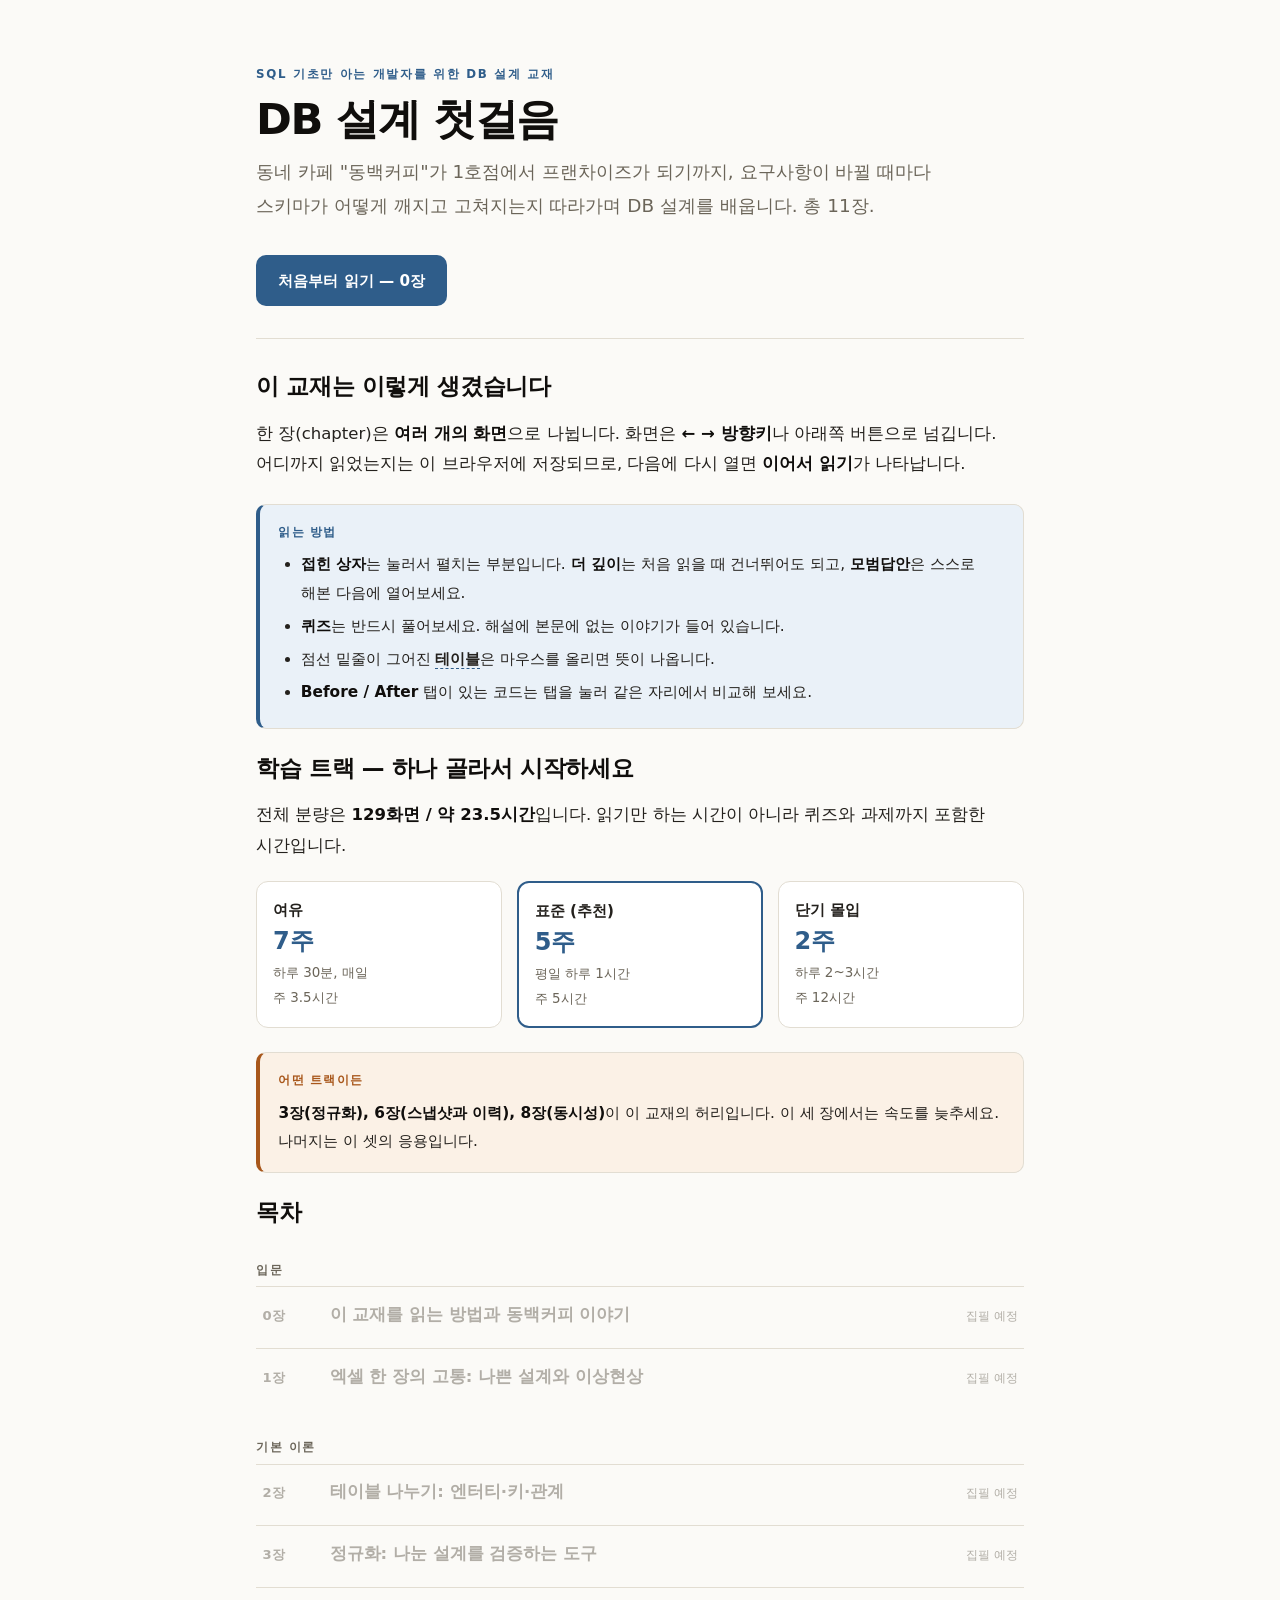
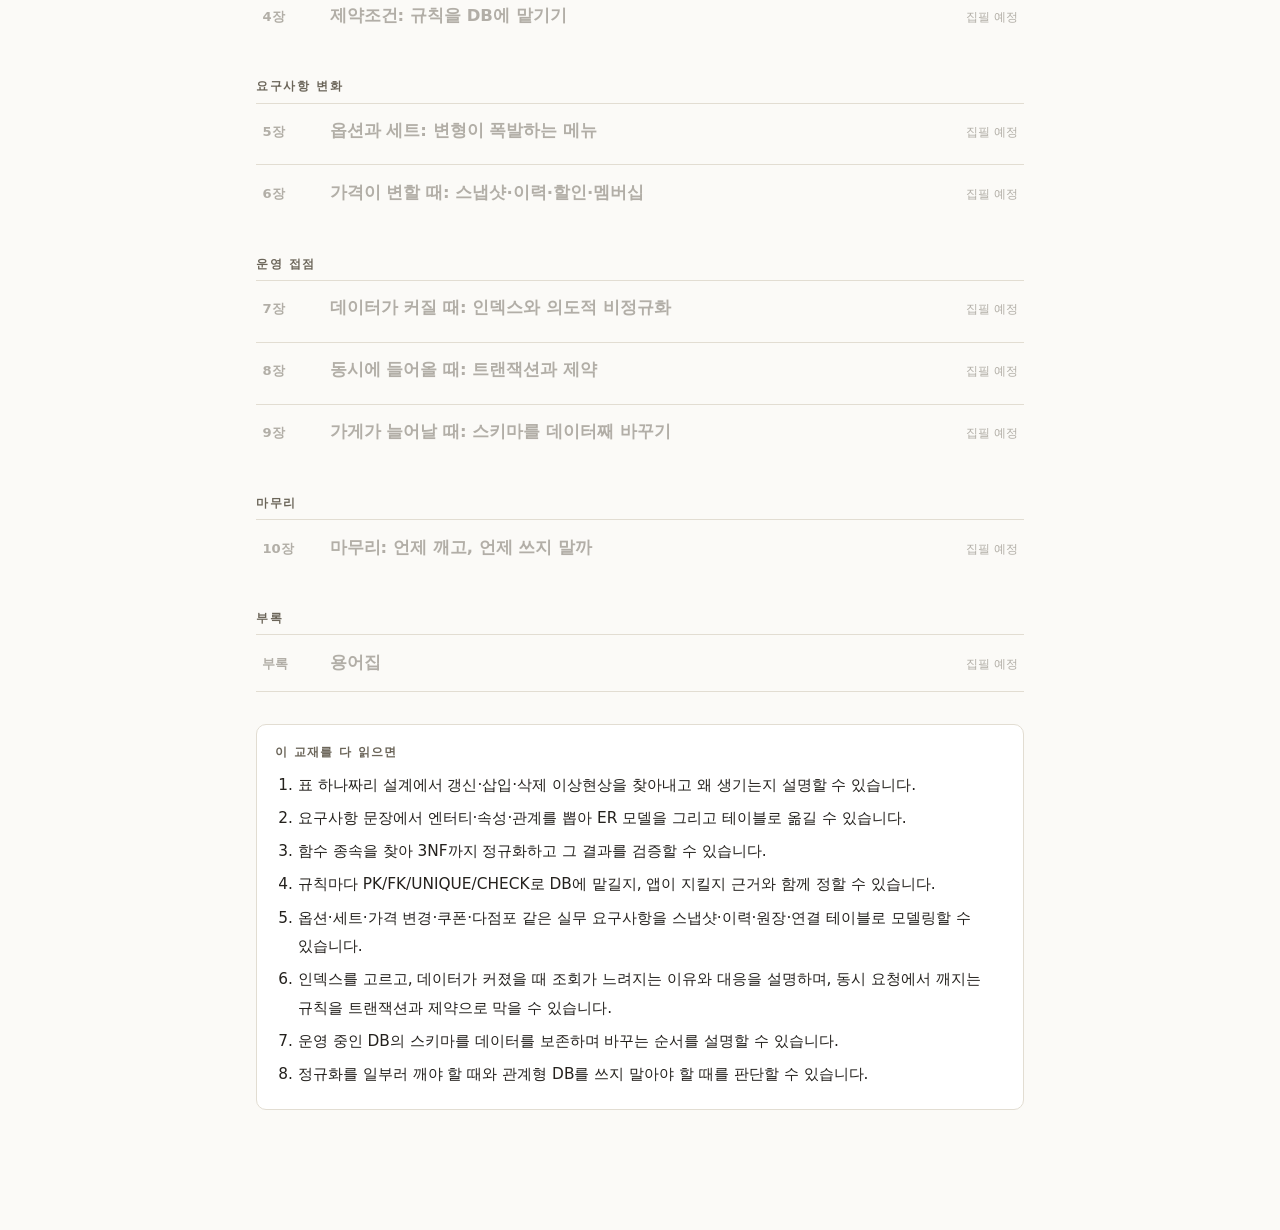
==== docs/index.html @ 300b26ea "교재 골격 추가와 3장 요약표 계획 반영 - docs/assets: textbook-html 런타임. book.js 다섯 블록을 교재에 맞게 수정   (제목, 목차 BOOK, 진도" ====
<!DOCTYPE html>
<!-- #toc-list 와 #resume 는 book.js 가 BOOK 배열로 채우므로 비워 둔다. -->
<html lang="ko" data-page="cover">
<head>
<meta charset="utf-8">
<meta name="viewport" content="width=device-width, initial-scale=1">
<title>DB 설계 첫걸음 — 동백커피로 배우는 정규화·제약·스키마 진화</title>
<link rel="stylesheet" href="assets/book.css">
</head>
<body>

<div class="cover">

  <p class="kicker">SQL 기초만 아는 개발자를 위한 DB 설계 교재</p>
  <h1 class="title">DB 설계 첫걸음</h1>
  <p class="sub">동네 카페 "동백커피"가 1호점에서 프랜차이즈가 되기까지, 요구사항이 바뀔 때마다<br>
  스키마가 어떻게 깨지고 고쳐지는지 따라가며 DB 설계를 배웁니다. 총 11장.</p>

  <p><a class="resume" id="resume" href="ch00.html">처음부터 읽기</a></p>

  <hr>

  <h2>이 교재는 이렇게 생겼습니다</h2>

  <p>한 장(chapter)은 <b>여러 개의 화면</b>으로 나뉩니다. 화면은 <b>← → 방향키</b>나 아래쪽
  버튼으로 넘깁니다. 어디까지 읽었는지는 이 브라우저에 저장되므로, 다음에 다시 열면
  <b>이어서 읽기</b>가 나타납니다.</p>

  <div class="box note">
    <p class="box-t">읽는 방법</p>
    <ul>
      <li><b>접힌 상자</b>는 눌러서 펼치는 부분입니다. <b>더 깊이</b>는 처음 읽을 때 건너뛰어도
      되고, <b>모범답안</b>은 스스로 해본 다음에 열어보세요.</li>
      <li><b>퀴즈</b>는 반드시 풀어보세요. 해설에 본문에 없는 이야기가 들어 있습니다.</li>
      <li>점선 밑줄이 그어진 <span class="term" data-term="table">테이블</span>은
      마우스를 올리면 뜻이 나옵니다.</li>
      <li><b>Before / After</b> 탭이 있는 코드는 탭을 눌러 같은 자리에서 비교해 보세요.</li>
    </ul>
  </div>

  <h2>학습 트랙 — 하나 골라서 시작하세요</h2>

  <p>전체 분량은 <b>129화면 / 약 23.5시간</b>입니다. 읽기만 하는 시간이 아니라
  퀴즈와 과제까지 포함한 시간입니다.</p>

  <div class="track-grid">
    <div class="track">
      <h4>여유</h4>
      <div class="big">7주</div>
      <p>하루 30분, 매일<br>주 3.5시간</p>
    </div>
    <div class="track pick">
      <h4>표준 (추천)</h4>
      <div class="big">5주</div>
      <p>평일 하루 1시간<br>주 5시간</p>
    </div>
    <div class="track">
      <h4>단기 몰입</h4>
      <div class="big">2주</div>
      <p>하루 2~3시간<br>주 12시간</p>
    </div>
  </div>

  <div class="box warn">
    <p class="box-t">어떤 트랙이든</p>
    <p><b>3장(정규화), 6장(스냅샷과 이력), 8장(동시성)</b>이 이 교재의 허리입니다. 이 세 장에서는 속도를 늦추세요. 나머지는 이 셋의 응용입니다.</p>
  </div>

  <h2>목차</h2>
  <ul class="toc-list" id="toc-list"></ul>

  <div class="box" style="margin-top:2rem">
    <p class="box-t">이 교재를 다 읽으면</p>
    <ol>
      <li>표 하나짜리 설계에서 갱신·삽입·삭제 이상현상을 찾아내고 왜 생기는지 설명할 수 있습니다.</li>
      <li>요구사항 문장에서 엔터티·속성·관계를 뽑아 ER 모델을 그리고 테이블로 옮길 수 있습니다.</li>
      <li>함수 종속을 찾아 3NF까지 정규화하고 그 결과를 검증할 수 있습니다.</li>
      <li>규칙마다 PK/FK/UNIQUE/CHECK로 DB에 맡길지, 앱이 지킬지 근거와 함께 정할 수 있습니다.</li>
      <li>옵션·세트·가격 변경·쿠폰·다점포 같은 실무 요구사항을 스냅샷·이력·원장·연결 테이블로 모델링할 수 있습니다.</li>
      <li>인덱스를 고르고, 데이터가 커졌을 때 조회가 느려지는 이유와 대응을 설명하며, 동시 요청에서 깨지는 규칙을 트랜잭션과 제약으로 막을 수 있습니다.</li>
      <li>운영 중인 DB의 스키마를 데이터를 보존하며 바꾸는 순서를 설명할 수 있습니다.</li>
      <li>정규화를 일부러 깨야 할 때와 관계형 DB를 쓰지 말아야 할 때를 판단할 수 있습니다.</li>
    </ol>
  </div>

</div>

<script src="assets/book.js"></script>
</body>
</html>
---- docs/assets/book.css ----
/* 학습 교재 공통 스타일 — textbook-html 스킬 동봉본
   - 외부 폰트/CDN 의존 없음 (file:// 로 열려야 한다)
   - 라이트/다크 자동 전환
   - 교재마다 고칠 것이 없다. 색을 바꾸려면 아래 :root 변수만 만진다. */

:root {
  --bg: #fbfaf7;
  --bg-soft: #f4f1ea;
  --card: #ffffff;
  --fg: #24211d;
  --fg-strong: #100e0c;
  --muted: #6b6559;
  --rule: #e2ddd2;
  --rule-soft: #eee9df;
  --accent: #2f5d8a;
  --accent-bg: #eaf1f8;
  --warn: #a8571b;
  --warn-bg: #fbf1e6;
  --good: #2b6f4c;
  --good-bg: #ebf4ee;
  --bad: #a33a33;
  --bad-bg: #fbeeed;
  --code-bg: #f5f2ec;
  --code-fg: #2b2721;
  --shadow: 0 1px 2px rgba(0,0,0,.05), 0 8px 24px rgba(0,0,0,.05);

  --c-kw: #9c2f6f;
  --c-str: #2f6f4a;
  --c-com: #8d8579;
  --c-num: #a8571b;
  --c-fn: #2f5d8a;
  --c-dec: #7a5aa8;
  --c-self: #a33a33;
  --hl-bg: rgba(168,87,27,.16);

  --sidebar: 17rem;
  --measure: 45rem;
}

@media (prefers-color-scheme: dark) {
  :root {
    --bg: #16171a;
    --bg-soft: #1b1d21;
    --card: #1e2024;
    --fg: #e3e0da;
    --fg-strong: #f5f3ef;
    --muted: #9b968d;
    --rule: #2e3237;
    --rule-soft: #262a2e;
    --accent: #7fb3e0;
    --accent-bg: #1b2a38;
    --warn: #dda15e;
    --warn-bg: #322a1e;
    --good: #7ac496;
    --good-bg: #1d2c24;
    --bad: #e08b84;
    --bad-bg: #33211f;
    --code-bg: #191b1e;
    --code-fg: #d8d5cf;
    --shadow: 0 1px 2px rgba(0,0,0,.3), 0 8px 24px rgba(0,0,0,.3);

    --c-kw: #e089b8;
    --c-str: #8fcfa5;
    --c-com: #7d7a72;
    --c-num: #dda15e;
    --c-fn: #8fbce8;
    --c-dec: #bfa2e8;
    --c-self: #e08b84;
    --hl-bg: rgba(221,161,94,.20);
  }
}

* { box-sizing: border-box; }

html { scroll-behavior: smooth; }

body {
  margin: 0;
  background: var(--bg);
  color: var(--fg);
  font-family: "Segoe UI", -apple-system, "Malgun Gothic", "맑은 고딕", system-ui, sans-serif;
  font-size: 16.5px;
  line-height: 1.85;
  word-break: keep-all;
  overflow-wrap: break-word;
  -webkit-font-smoothing: antialiased;
}

/* ── 진행률 바 ─────────────────────────────────────── */
#progress {
  position: fixed; top: 0; left: 0; right: 0; height: 3px;
  background: var(--rule-soft); z-index: 50;
}
#progress > i {
  display: block; height: 100%; width: 0;
  background: var(--accent); transition: width .25s ease;
}

/* ── 사이드바 목차 ─────────────────────────────────── */
#toc {
  position: fixed; top: 0; bottom: 0; left: 0; width: var(--sidebar);
  background: var(--bg-soft); border-right: 1px solid var(--rule);
  overflow-y: auto; padding: 1.6rem 0 3rem; z-index: 40;
}
#toc .brand {
  display: block; padding: 0 1.25rem 1rem; margin-bottom: .5rem;
  border-bottom: 1px solid var(--rule); text-decoration: none; color: inherit;
}
#toc .brand b { display: block; font-size: .98rem; letter-spacing: -.01em; }
#toc .brand span { display: block; font-size: .78rem; color: var(--muted); }
#toc .part {
  padding: 1.1rem 1.25rem .25rem; font-size: .7rem; font-weight: 700;
  letter-spacing: .12em; color: var(--muted); text-transform: uppercase;
}
#toc a.ch, #toc span.ch {
  display: block; padding: .34rem 1.25rem .34rem 1.25rem;
  font-size: .84rem; line-height: 1.45; text-decoration: none;
  color: var(--fg); border-left: 3px solid transparent;
}
#toc a.ch:hover { background: var(--card); }
#toc a.ch.here { border-left-color: var(--accent); background: var(--card); font-weight: 700; }
#toc span.ch { color: var(--muted); opacity: .55; cursor: default; }
#toc .ch em { font-style: normal; color: var(--muted); font-size: .76rem; display: block; }
#toc a.ch.here em { color: var(--accent); }
#toc .ch .tick { color: var(--good); font-weight: 700; }
#toc ol.screens {
  list-style: none; margin: .1rem 0 .4rem; padding: 0 1.25rem 0 1.6rem;
  border-left: 3px solid var(--rule);
}
#toc ol.screens li { margin: 0; }
#toc ol.screens button {
  display: block; width: 100%; text-align: left; background: none; border: 0;
  padding: .2rem 0; font: inherit; font-size: .78rem; line-height: 1.4;
  color: var(--muted); cursor: pointer;
}
#toc ol.screens button:hover { color: var(--accent); }
#toc ol.screens li.on button { color: var(--fg); font-weight: 700; }

#toc-toggle {
  display: none; position: fixed; top: .7rem; left: .7rem; z-index: 60;
  background: var(--card); color: var(--fg); border: 1px solid var(--rule);
  border-radius: 8px; width: 2.4rem; height: 2.4rem; font-size: 1.1rem;
  cursor: pointer; box-shadow: var(--shadow);
}

/* ── 본문 ──────────────────────────────────────────── */
#book {
  margin-left: var(--sidebar);
  padding: 3.2rem 2.5rem 8rem;
  display: flex; justify-content: center;
}
#book > .inner { width: 100%; max-width: var(--measure); }

.screen { display: none; animation: fade .22s ease; }
.screen.is-active { display: block; }
@keyframes fade { from { opacity: 0; transform: translateY(4px); } to { opacity: 1; transform: none; } }

.kicker {
  font-size: .74rem; font-weight: 700; letter-spacing: .14em;
  text-transform: uppercase; color: var(--accent); margin: 0 0 .5rem;
}

h1 {
  font-size: 1.95rem; line-height: 1.3; letter-spacing: -.02em;
  margin: .2rem 0 1.2rem; color: var(--fg-strong); font-weight: 800;
}
h2 {
  font-size: 1.42rem; line-height: 1.4; letter-spacing: -.015em;
  margin: 0 0 1rem; color: var(--fg-strong); font-weight: 800;
}
h3 {
  font-size: 1.06rem; margin: 2rem 0 .6rem; color: var(--fg-strong);
  font-weight: 700; letter-spacing: -.01em;
}
h2 + h3 { margin-top: 1.4rem; }

p { margin: 0 0 1.1rem; }
.lead { font-size: 1.1rem; color: var(--muted); margin-bottom: 1.6rem; }
strong, b { color: var(--fg-strong); font-weight: 700; }
a { color: var(--accent); }

ul, ol { margin: 0 0 1.1rem; padding-left: 1.4rem; }
li { margin: .3rem 0; }
li > ul, li > ol { margin: .3rem 0; }

hr { border: 0; border-top: 1px solid var(--rule); margin: 2rem 0; }

blockquote {
  margin: 1.4rem 0; padding: .2rem 0 .2rem 1.2rem;
  border-left: 3px solid var(--rule); color: var(--muted);
}
blockquote p:last-child { margin-bottom: 0; }

/* 대화 재현 */
.dialog { margin: 1.4rem 0; }
.dialog .line { display: flex; gap: .75rem; margin: .5rem 0; }
.dialog .who {
  flex: 0 0 5.2rem; text-align: right; font-size: .82rem;
  font-weight: 700; color: var(--accent); padding-top: .18rem;
}
.dialog .say {
  background: var(--card); border: 1px solid var(--rule); border-radius: 10px;
  padding: .5rem .8rem; font-size: .95rem; flex: 1;
}
.dialog .say p { margin: 0; }

/* 강조 상자 */
.box {
  margin: 1.5rem 0; padding: 1rem 1.15rem; border-radius: 10px;
  border: 1px solid var(--rule); background: var(--card);
  font-size: .96rem;
}
.box > :last-child { margin-bottom: 0; }
.box .box-t {
  font-size: .76rem; font-weight: 700; letter-spacing: .1em;
  text-transform: uppercase; margin: 0 0 .45rem; color: var(--muted);
}
.box.note { border-left: 4px solid var(--accent); background: var(--accent-bg); }
.box.note .box-t { color: var(--accent); }
.box.warn { border-left: 4px solid var(--warn); background: var(--warn-bg); }
.box.warn .box-t { color: var(--warn); }
.box.good { border-left: 4px solid var(--good); background: var(--good-bg); }
.box.good .box-t { color: var(--good); }
.box.bad  { border-left: 4px solid var(--bad); background: var(--bad-bg); }
.box.bad .box-t { color: var(--bad); }

/* "9장에서 다시 볼 문제" 표시 */
.later {
  display: inline-flex; align-items: center; gap: .35rem;
  font-size: .78rem; font-weight: 700; color: var(--warn);
  background: var(--warn-bg); border: 1px dashed var(--warn);
  border-radius: 999px; padding: .1rem .6rem; white-space: nowrap;
}

/* 접히는 상자 */
details.fold {
  margin: 1.4rem 0; border: 1px solid var(--rule); border-radius: 10px;
  background: var(--card); overflow: hidden;
}
details.fold > summary {
  cursor: pointer; padding: .7rem 1rem; font-size: .9rem; font-weight: 700;
  color: var(--accent); list-style: none; display: flex; gap: .5rem; align-items: center;
}
details.fold > summary::-webkit-details-marker { display: none; }
details.fold > summary::before { content: "▸"; font-size: .8rem; }
details.fold[open] > summary::before { content: "▾"; }
details.fold > summary:hover { background: var(--bg-soft); }
details.fold .fold-body { padding: 0 1rem 1rem; font-size: .95rem; border-top: 1px solid var(--rule-soft); padding-top: .9rem; }
details.fold .fold-body > :last-child { margin-bottom: 0; }
details.fold.answer > summary { color: var(--good); }

/* 코드 */
pre {
  margin: 1.3rem 0; padding: 1rem 1.1rem; background: var(--code-bg);
  border: 1px solid var(--rule); border-radius: 10px;
  overflow-x: auto; font-size: .82rem; line-height: 1.7;
}
pre code, code {
  font-family: Consolas, "D2Coding", "Cascadia Mono", ui-monospace, monospace;
  color: var(--code-fg);
}
:not(pre) > code {
  background: var(--code-bg); border: 1px solid var(--rule-soft);
  border-radius: 5px; padding: .05em .35em; font-size: .88em;
  word-break: keep-all; overflow-wrap: break-word;
}
pre .cap {
  display: block; font-family: inherit; color: var(--muted);
  font-size: .95em; margin-bottom: .5rem;
}
.tok-kw { color: var(--c-kw); }
.tok-str { color: var(--c-str); }
.tok-com { color: var(--c-com); font-style: italic; }
.tok-num { color: var(--c-num); }
.tok-fn { color: var(--c-fn); font-weight: 600; }
.tok-dec { color: var(--c-dec); }
.tok-self { color: var(--c-self); }
.hl { background: var(--hl-bg); border-radius: 3px; padding: .05em .2em; font-weight: 700; }

/* 코드 해설: 번호 붙은 주석 목록 */
ol.notes {
  list-style: none; padding-left: 0; counter-reset: note; margin: 1rem 0 1.5rem;
}
ol.notes > li {
  counter-increment: note; position: relative;
  padding-left: 2.2rem; margin: .6rem 0; font-size: .95rem;
}
ol.notes > li::before {
  content: counter(note); position: absolute; left: 0; top: .28rem;
  width: 1.55rem; height: 1.55rem; border-radius: 50%;
  background: var(--accent-bg); color: var(--accent); border: 1px solid var(--accent);
  display: grid; place-items: center; font-size: .72rem; font-weight: 700;
}
ol.notes .ln {
  display: inline-block; min-width: 3.6rem; font-weight: 700; color: var(--accent);
  font-family: Consolas, "D2Coding", ui-monospace, monospace; font-size: .84rem;
}
ol.notes > li > p { margin: .2rem 0 0; }
ol.notes > li > p:first-child { margin-top: 0; }

figure.code-cap { margin: 1.3rem 0; }
figure.code-cap pre { margin: 0 0 .4rem; }
figure.code-cap figcaption { font-size: .82rem; color: var(--muted); text-align: left; }

/* Before / After 탭 */
.tabs { margin: 1.4rem 0; border: 1px solid var(--rule); border-radius: 10px; overflow: hidden; }
.tabs .tabbar { display: flex; background: var(--bg-soft); border-bottom: 1px solid var(--rule); }
.tabs .tabbar button {
  flex: 1; padding: .6rem .8rem; background: none; border: 0; cursor: pointer;
  font: inherit; font-size: .85rem; font-weight: 700; color: var(--muted);
  border-bottom: 2px solid transparent;
}
.tabs .tabbar button.on { color: var(--accent); border-bottom-color: var(--accent); background: var(--card); }
.tabs .tab { display: none; padding: .1rem 1rem 1rem; }
.tabs .tab.on { display: block; }
.tabs .tab pre { background: transparent; border: 0; padding: 1rem 0 0; }

/* 표 */
.table-wrap { overflow-x: auto; margin: 1.4rem 0; }
table { border-collapse: collapse; width: 100%; font-size: .9rem; }
th, td { border: 1px solid var(--rule); padding: .5rem .7rem; text-align: left; vertical-align: top; }
th { background: var(--bg-soft); font-weight: 700; color: var(--fg-strong); }

/* 용어 툴팁 */
.term {
  border-bottom: 1px dashed var(--accent); cursor: help;
  position: relative; font-weight: 600;
}
.term::after {
  content: attr(data-def);
  position: absolute; left: 0; top: calc(100% + .4rem); z-index: 30;
  width: max-content; max-width: 20rem;
  background: var(--fg-strong); color: var(--bg);
  font-size: .8rem; font-weight: 400; line-height: 1.6;
  padding: .5rem .7rem; border-radius: 8px;
  opacity: 0; pointer-events: none; transition: opacity .15s;
  box-shadow: var(--shadow); white-space: normal;
}
.term:hover::after, .term:focus::after { opacity: 1; }

/* 다이어그램 */
figure.fig { margin: 1.6rem 0; text-align: center; }
figure.fig svg { max-width: 100%; height: auto; }
figure.fig figcaption { font-size: .82rem; color: var(--muted); margin-top: .5rem; }
.svg-fg { fill: var(--fg); }
.svg-muted { fill: var(--muted); }
.svg-line { stroke: var(--rule); fill: none; }

/* 핵심 요약 / 과제 */
.summary { margin: 2rem 0 1.5rem; padding: 1.1rem 1.25rem; border-radius: 12px;
  background: var(--bg-soft); border: 1px solid var(--rule); }
.summary h3 { margin: 0 0 .6rem; font-size: .95rem; }
.summary ol { margin: 0; padding-left: 1.3rem; font-size: .96rem; }

.task { margin: 1.6rem 0; padding: 1.1rem 1.25rem; border-radius: 12px;
  border: 2px solid var(--accent); background: var(--card); }
.task h3 { margin: 0 0 .5rem; font-size: .98rem; color: var(--accent); }
.task > :last-child { margin-bottom: 0; }

/* 퀴즈 */
.quiz {
  margin: 1.5rem 0; padding: 1.1rem 1.25rem; border-radius: 12px;
  border: 1px solid var(--rule); background: var(--card);
}
.quiz .qn { font-size: .74rem; font-weight: 700; letter-spacing: .12em;
  text-transform: uppercase; color: var(--muted); margin: 0 0 .35rem; }
.quiz .q { font-weight: 700; color: var(--fg-strong); margin: 0 0 .8rem; }
.quiz ol.options { list-style: none; margin: 0; padding: 0; counter-reset: opt; }
.quiz ol.options li {
  counter-increment: opt; margin: .4rem 0; padding: .55rem .8rem .55rem 2.4rem;
  border: 1px solid var(--rule); border-radius: 9px; cursor: pointer;
  position: relative; font-size: .95rem; background: var(--bg);
  transition: background .12s, border-color .12s;
}
.quiz ol.options li::before {
  content: counter(opt); position: absolute; left: .7rem; top: .55rem;
  width: 1.3rem; height: 1.3rem; border-radius: 50%; background: var(--bg-soft);
  border: 1px solid var(--rule); font-size: .76rem; font-weight: 700;
  display: grid; place-items: center; color: var(--muted);
}
.quiz ol.options li:hover { border-color: var(--accent); }
.quiz.done ol.options li { cursor: default; }
.quiz.done ol.options li:hover { border-color: var(--rule); }
.quiz ol.options li.pick-good { border-color: var(--good); background: var(--good-bg); }
.quiz ol.options li.pick-good::before { content: "✓"; background: var(--good); color: #fff; border-color: var(--good); }
.quiz ol.options li.pick-bad { border-color: var(--bad); background: var(--bad-bg); }
.quiz ol.options li.pick-bad::before { content: "✕"; background: var(--bad); color: #fff; border-color: var(--bad); }
.quiz .why {
  display: none; margin-top: .45rem; padding-left: .2rem;
  font-size: .88rem; color: var(--muted);
}
.quiz ol.options li.picked .why { display: block; }
.quiz .explain {
  display: none; margin-top: 1rem; padding-top: .9rem;
  border-top: 1px solid var(--rule-soft); font-size: .93rem;
}
.quiz.done .explain { display: block; }
.quiz .explain > :last-child { margin-bottom: 0; }
.quiz .explain b.lbl { color: var(--accent); }

/* 표지 (index.html) */
.cover { max-width: 52rem; margin: 0 auto; padding: 4rem 2rem 6rem; }
.cover .title { font-size: 2.7rem; line-height: 1.2; letter-spacing: -.03em;
  font-weight: 800; color: var(--fg-strong); margin: 0 0 .6rem; }
.cover .sub { font-size: 1.15rem; color: var(--muted); margin: 0 0 2rem; }
.cover .resume {
  display: inline-block; background: var(--accent); color: #fff;
  padding: .7rem 1.4rem; border-radius: 10px; text-decoration: none;
  font-weight: 700; font-size: .95rem;
}
.cover .resume:hover { filter: brightness(1.08); }
.toc-list { list-style: none; padding: 0; margin: 1rem 0 0; }
.toc-list > li { border-top: 1px solid var(--rule); }
.toc-list > li:last-child { border-bottom: 1px solid var(--rule); }
.toc-list a, .toc-list .off {
  display: flex; gap: 1rem; align-items: baseline;
  padding: .8rem .4rem; text-decoration: none; color: var(--fg);
}
.toc-list a:hover { background: var(--bg-soft); }
.toc-list .off { color: var(--muted); opacity: .5; }
.toc-list .n { flex: 0 0 3.2rem; font-size: .82rem; font-weight: 700; color: var(--muted); }
.toc-list .t { flex: 1; font-weight: 600; }
.toc-list .meta { font-size: .78rem; color: var(--muted); white-space: nowrap; }
.toc-list .tick { color: var(--good); font-weight: 700; }
.parts { font-size: .72rem; font-weight: 700; letter-spacing: .14em;
  text-transform: uppercase; color: var(--muted); margin: 2rem 0 .3rem; }
.track-grid { display: grid; gap: .9rem; grid-template-columns: repeat(auto-fit, minmax(9.5rem, 1fr)); margin: 1.2rem 0; }
.track {
  border: 1px solid var(--rule); border-radius: 12px; padding: .9rem 1rem;
  background: var(--card); font-size: .9rem;
}
.track.pick { border-color: var(--accent); border-width: 2px; }
.track h4 { margin: 0 0 .2rem; font-size: .95rem; }
.track .big { font-size: 1.5rem; font-weight: 800; color: var(--accent); line-height: 1.2; }
.track p { margin: .3rem 0 0; color: var(--muted); font-size: .84rem; }

/* 하단 내비게이션 */
#nav {
  position: fixed; bottom: 0; left: var(--sidebar); right: 0; z-index: 45;
  display: flex; align-items: center; justify-content: space-between;
  gap: 1rem; padding: .6rem 2.5rem;
  background: var(--bg);
  border-top: 1px solid var(--rule);
}
#nav button {
  background: var(--card); color: var(--fg); border: 1px solid var(--rule);
  border-radius: 9px; padding: .45rem .95rem; font: inherit; font-size: .87rem;
  font-weight: 600; cursor: pointer; white-space: nowrap;
}
#nav button:hover:not(:disabled) { border-color: var(--accent); color: var(--accent); }
#nav button:disabled { opacity: .35; cursor: default; }
#nav .where { font-size: .8rem; color: var(--muted); text-align: center; }
#nav .where b { color: var(--fg-strong); }

/* 장 끝 이동 */
.chapter-end { margin-top: 2.5rem; padding-top: 1.5rem; border-top: 1px solid var(--rule);
  display: flex; justify-content: space-between; gap: 1rem; flex-wrap: wrap; }
.chapter-end a {
  display: block; padding: .7rem 1.1rem; border: 1px solid var(--rule);
  border-radius: 10px; text-decoration: none; font-size: .9rem; background: var(--card);
}
.chapter-end a:hover { border-color: var(--accent); }
.chapter-end a span { display: block; font-size: .74rem; color: var(--muted); }

@media (max-width: 900px) {
  #toc { transform: translateX(-100%); transition: transform .2s ease; }
  body.toc-open #toc { transform: none; }
  #toc-toggle { display: block; }
  #book { margin-left: 0; padding: 4rem 1.1rem 7rem; }
  #nav { left: 0; padding: .5rem 1rem; }
  h1 { font-size: 1.6rem; }
  h2 { font-size: 1.25rem; }
}

@media print {
  #toc, #nav, #progress, #toc-toggle { display: none !important; }
  #book { margin: 0; padding: 0; }
  .screen { display: block !important; page-break-after: always; }
  details.fold { open: true; }
  details.fold .fold-body { display: block !important; }
  body { font-size: 11pt; }
}
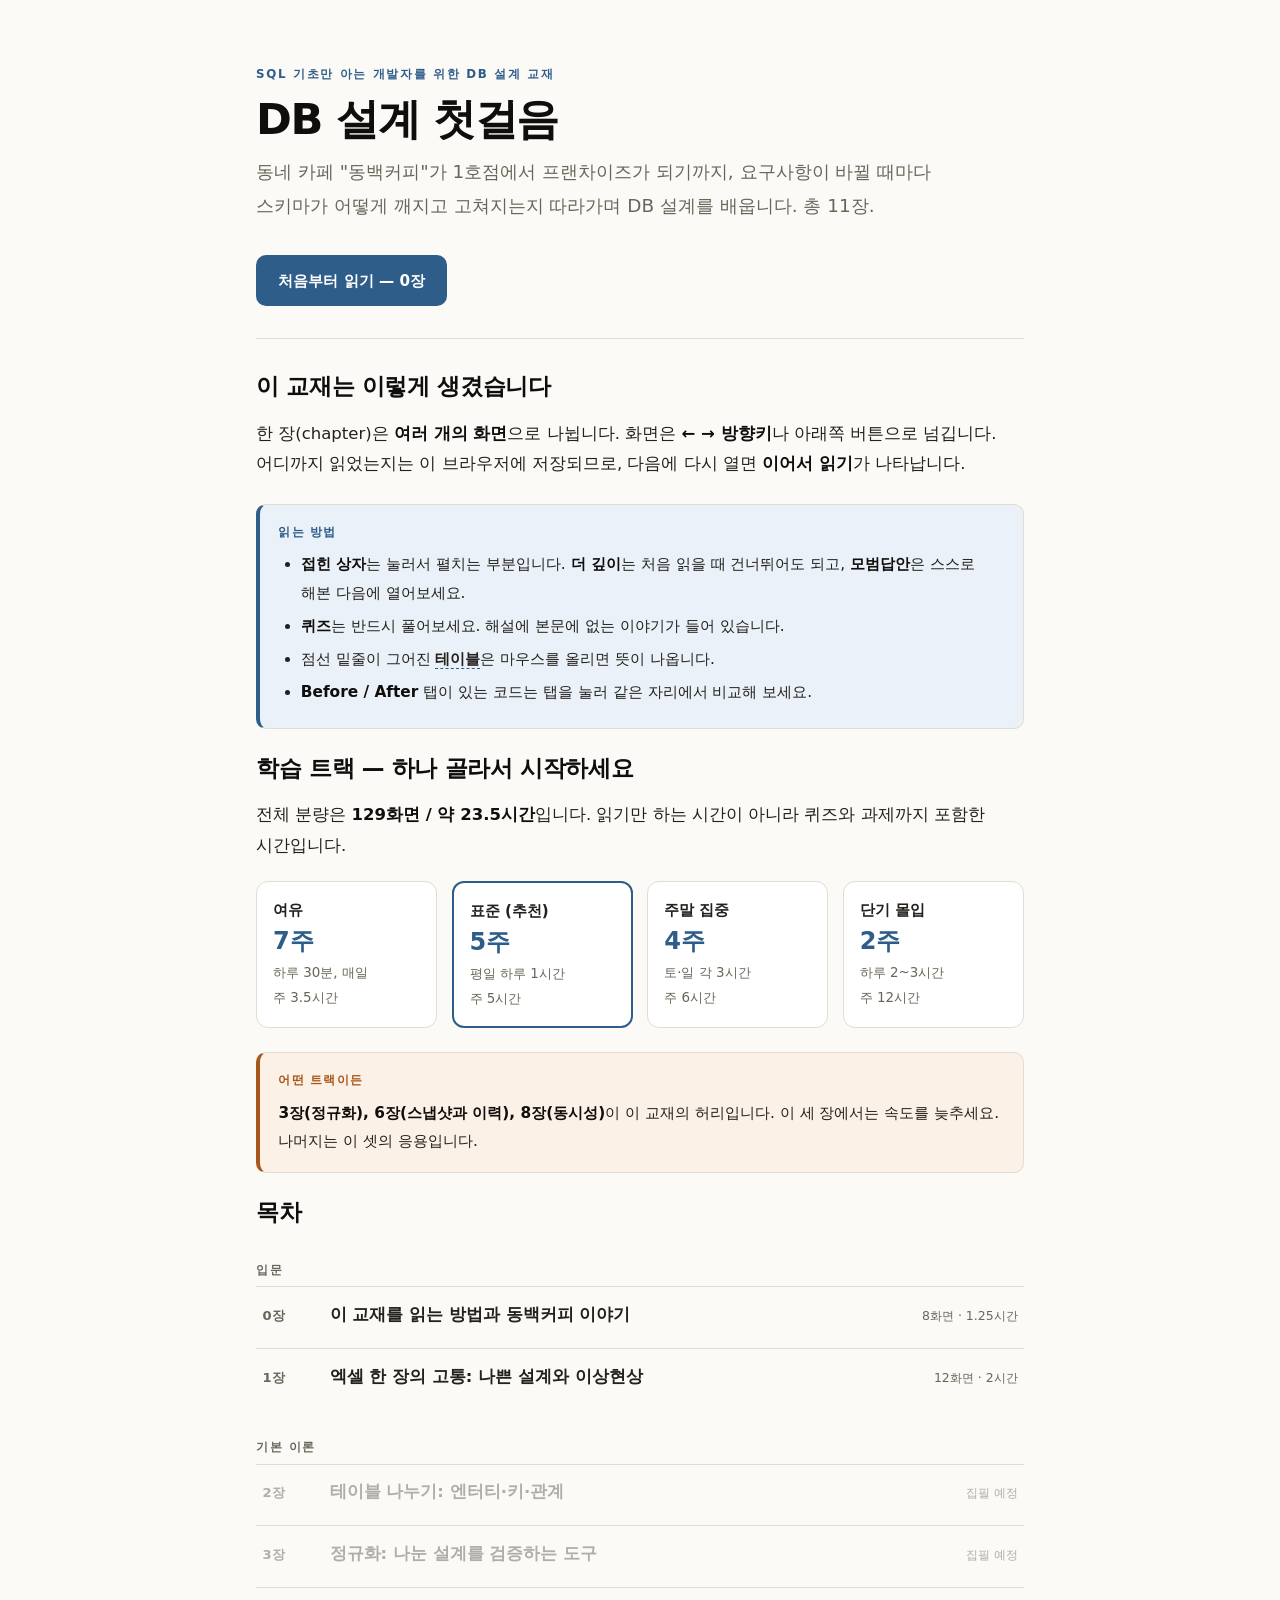
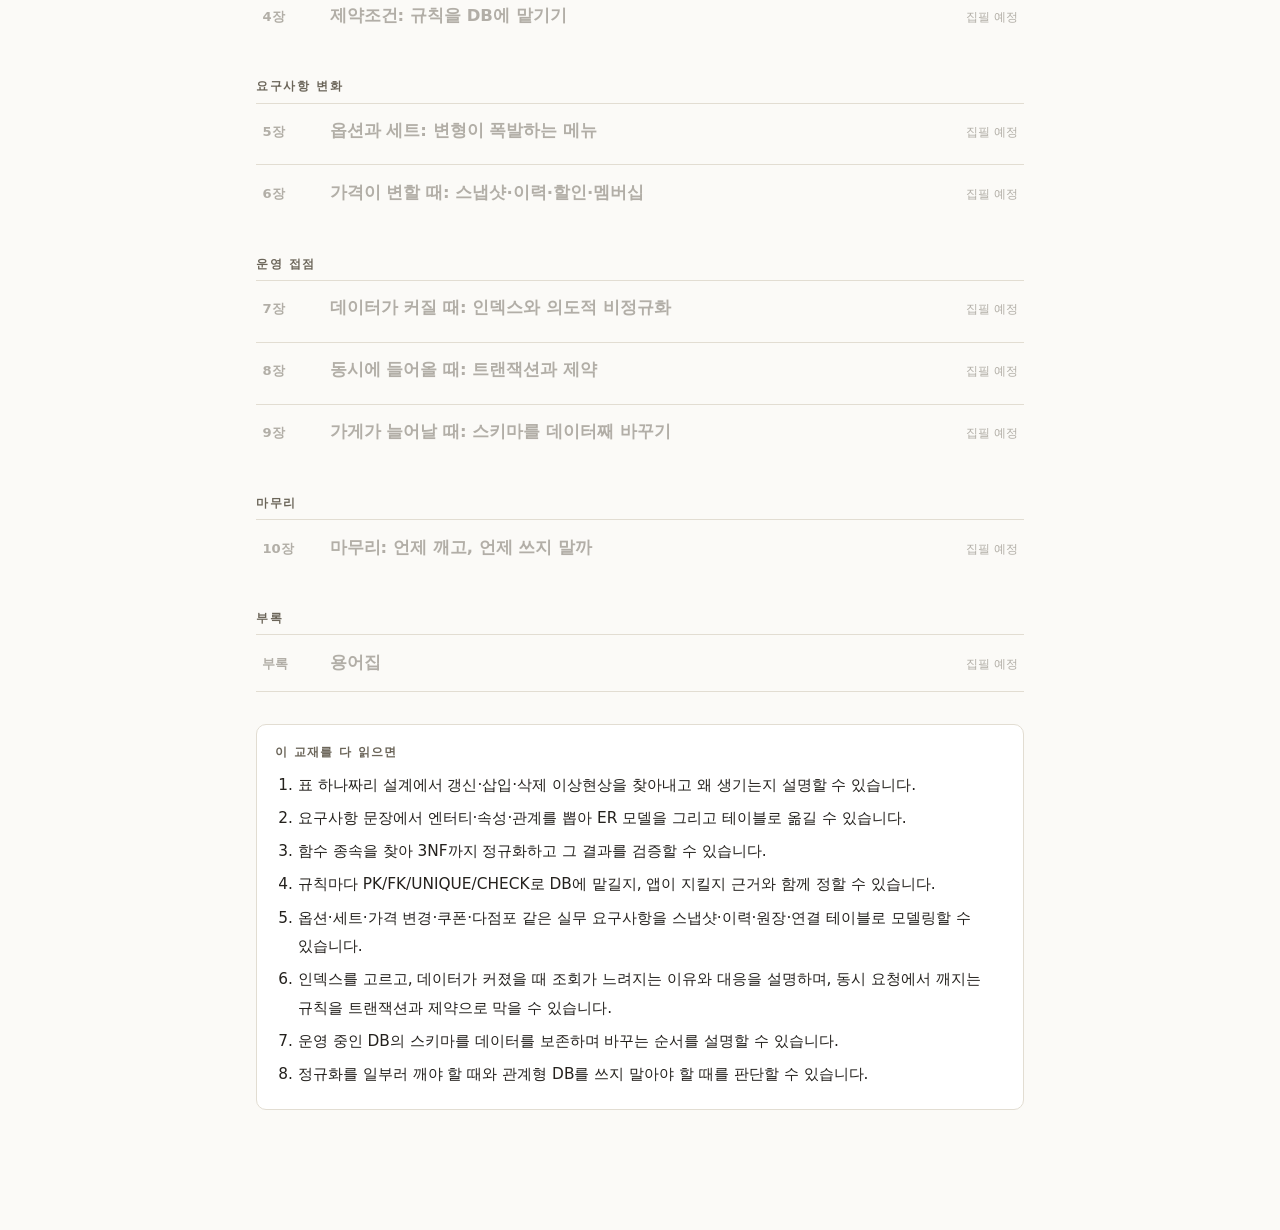
==== commit ddfdd9c6: "1장 집필: 엑셀 한 장의 고통과 이상현상 (12화면) - docs/ch01.html 추가: 서연의 엑셀 장부, 갱신·삽입·삭제 이상, 이상현상   시뮬레이터 위젯, 표기 흔들림," ====
--- a/docs/index.html
+++ b/docs/index.html
@@ -55,6 +55,11 @@
       <p>평일 하루 1시간<br>주 5시간</p>
     </div>
     <div class="track">
+      <h4>주말 집중</h4>
+      <div class="big">4주</div>
+      <p>토·일 각 3시간<br>주 6시간</p>
+    </div>
+    <div class="track">
       <h4>단기 몰입</h4>
       <div class="big">2주</div>
       <p>하루 2~3시간<br>주 12시간</p>
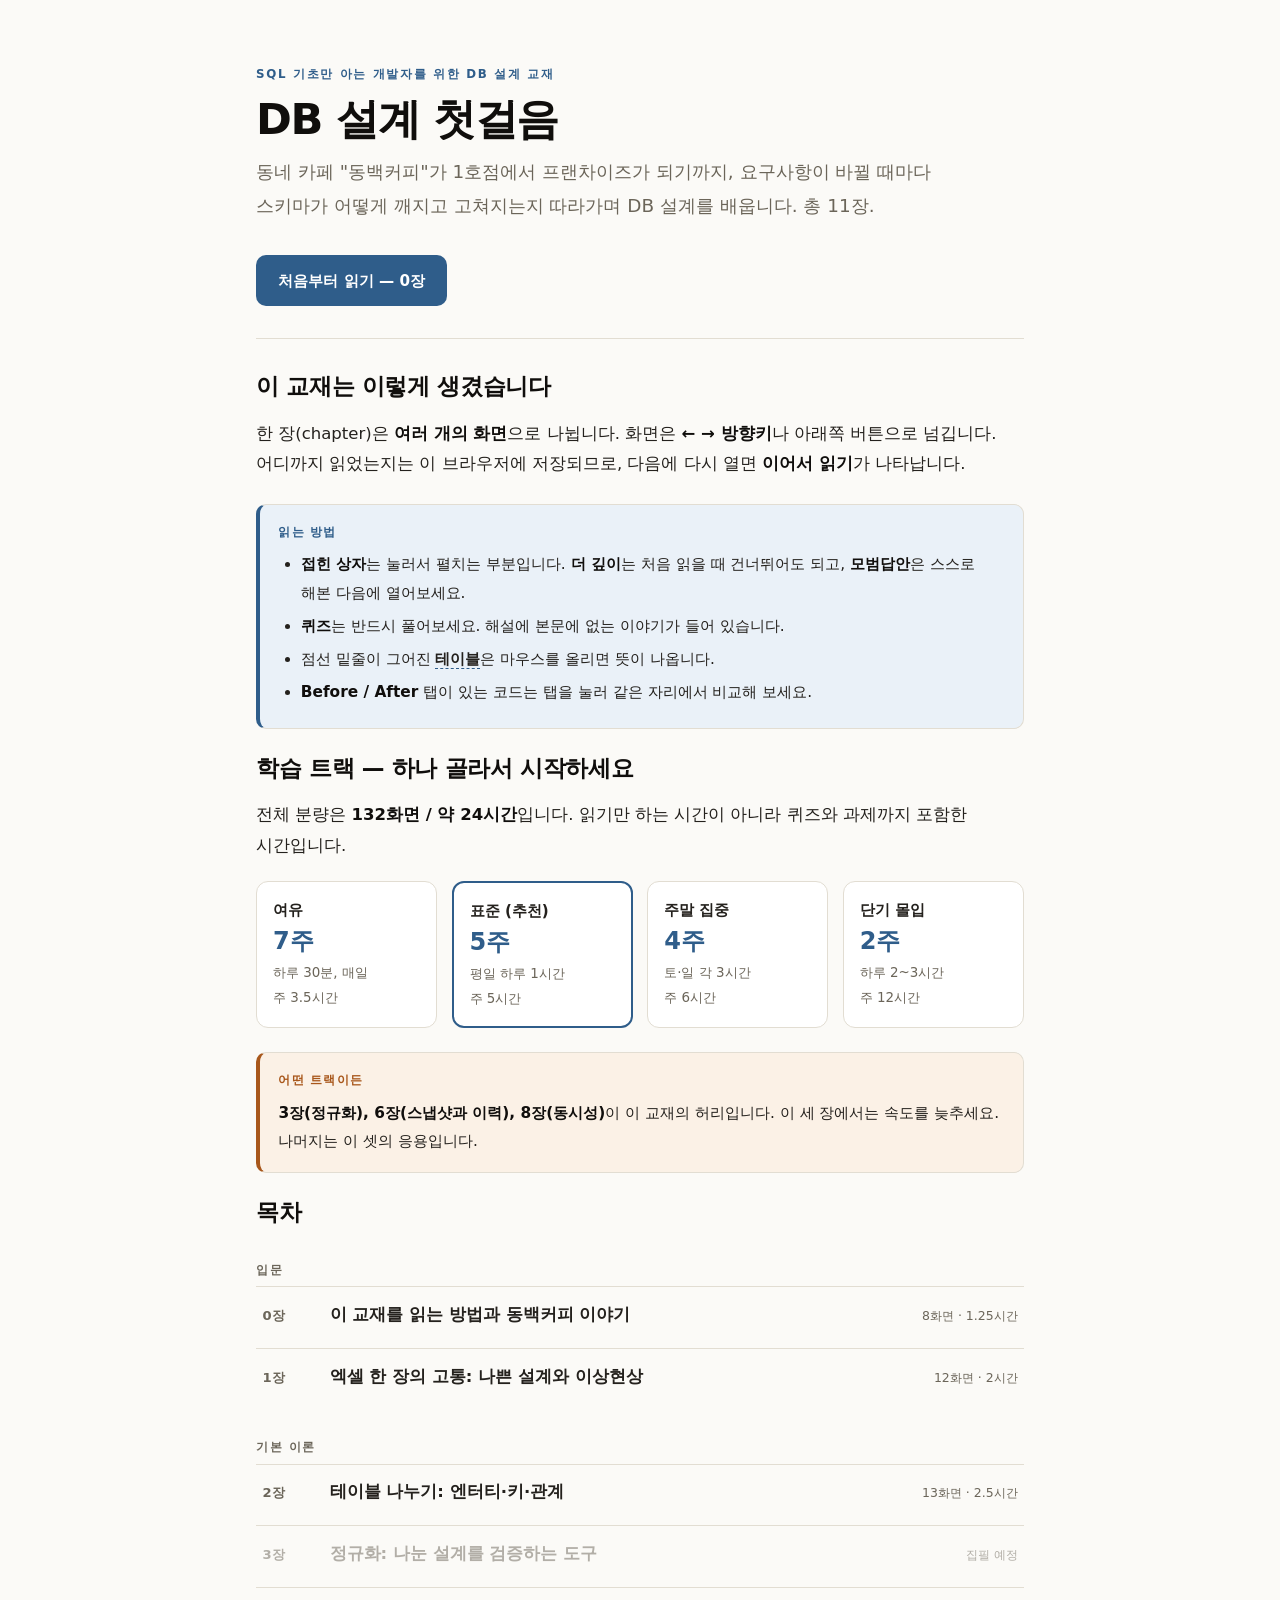
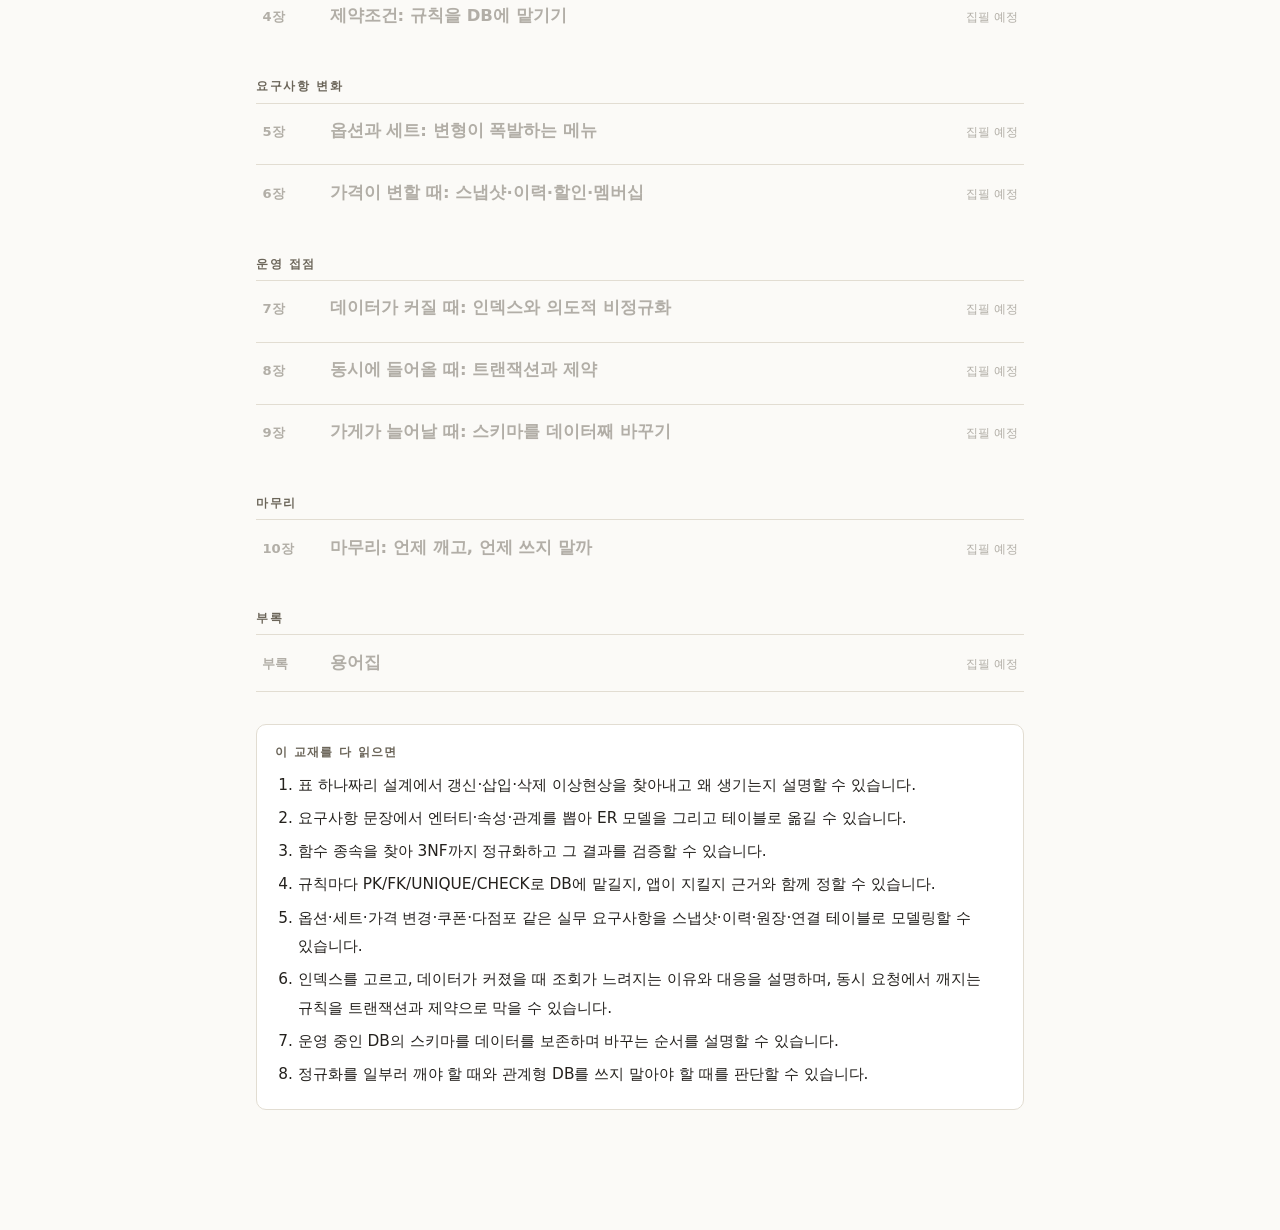
==== commit 276c580c: "재고 요구사항 확장: 8장 재료 재고와 품절 차단, 5장 0원 옵션 - 5장: 얼음 적게 같은 가격 0원 옵션을 요구에 추가(0과 NULL 구분) - 8장: 완제품(케이크·쿠키)과" ====
--- a/docs/index.html
+++ b/docs/index.html
@@ -40,7 +40,7 @@
 
   <h2>학습 트랙 — 하나 골라서 시작하세요</h2>
 
-  <p>전체 분량은 <b>129화면 / 약 23.5시간</b>입니다. 읽기만 하는 시간이 아니라
+  <p>전체 분량은 <b>132화면 / 약 24시간</b>입니다. 읽기만 하는 시간이 아니라
   퀴즈와 과제까지 포함한 시간입니다.</p>
 
   <div class="track-grid">
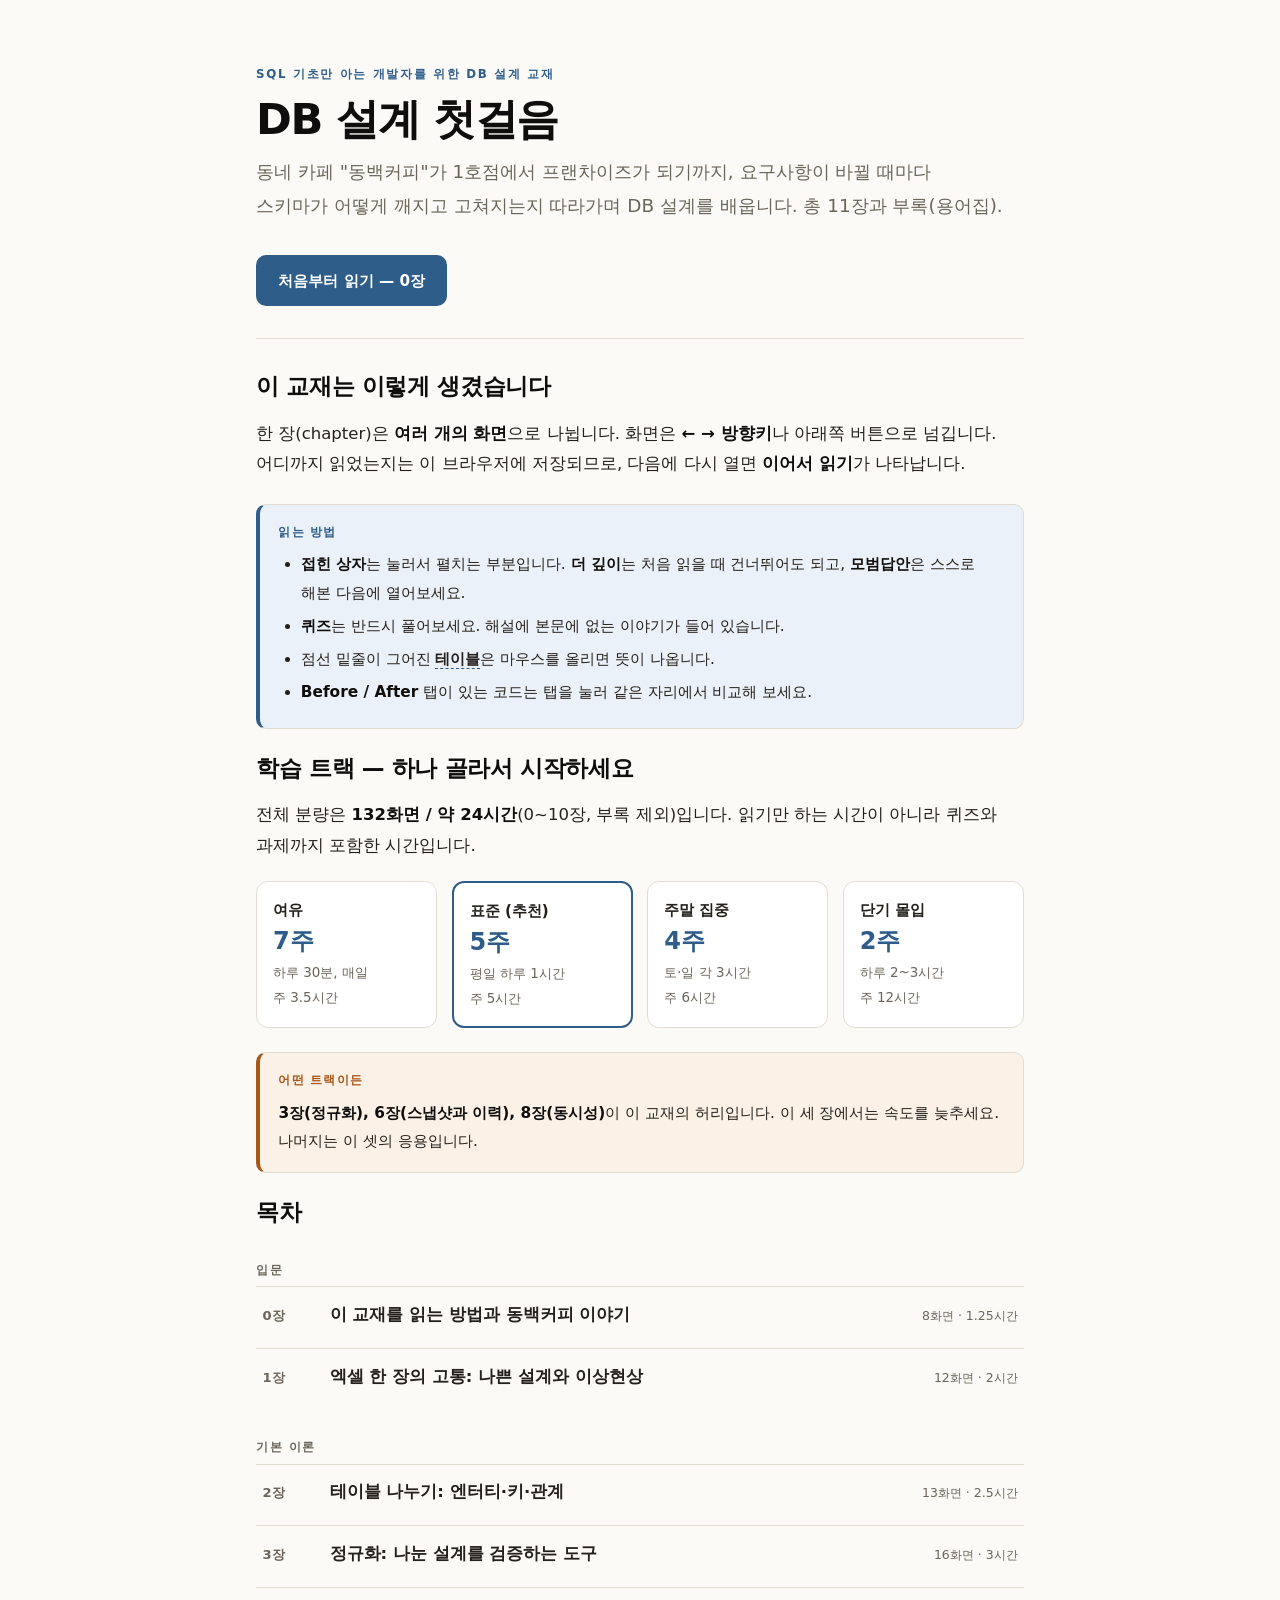
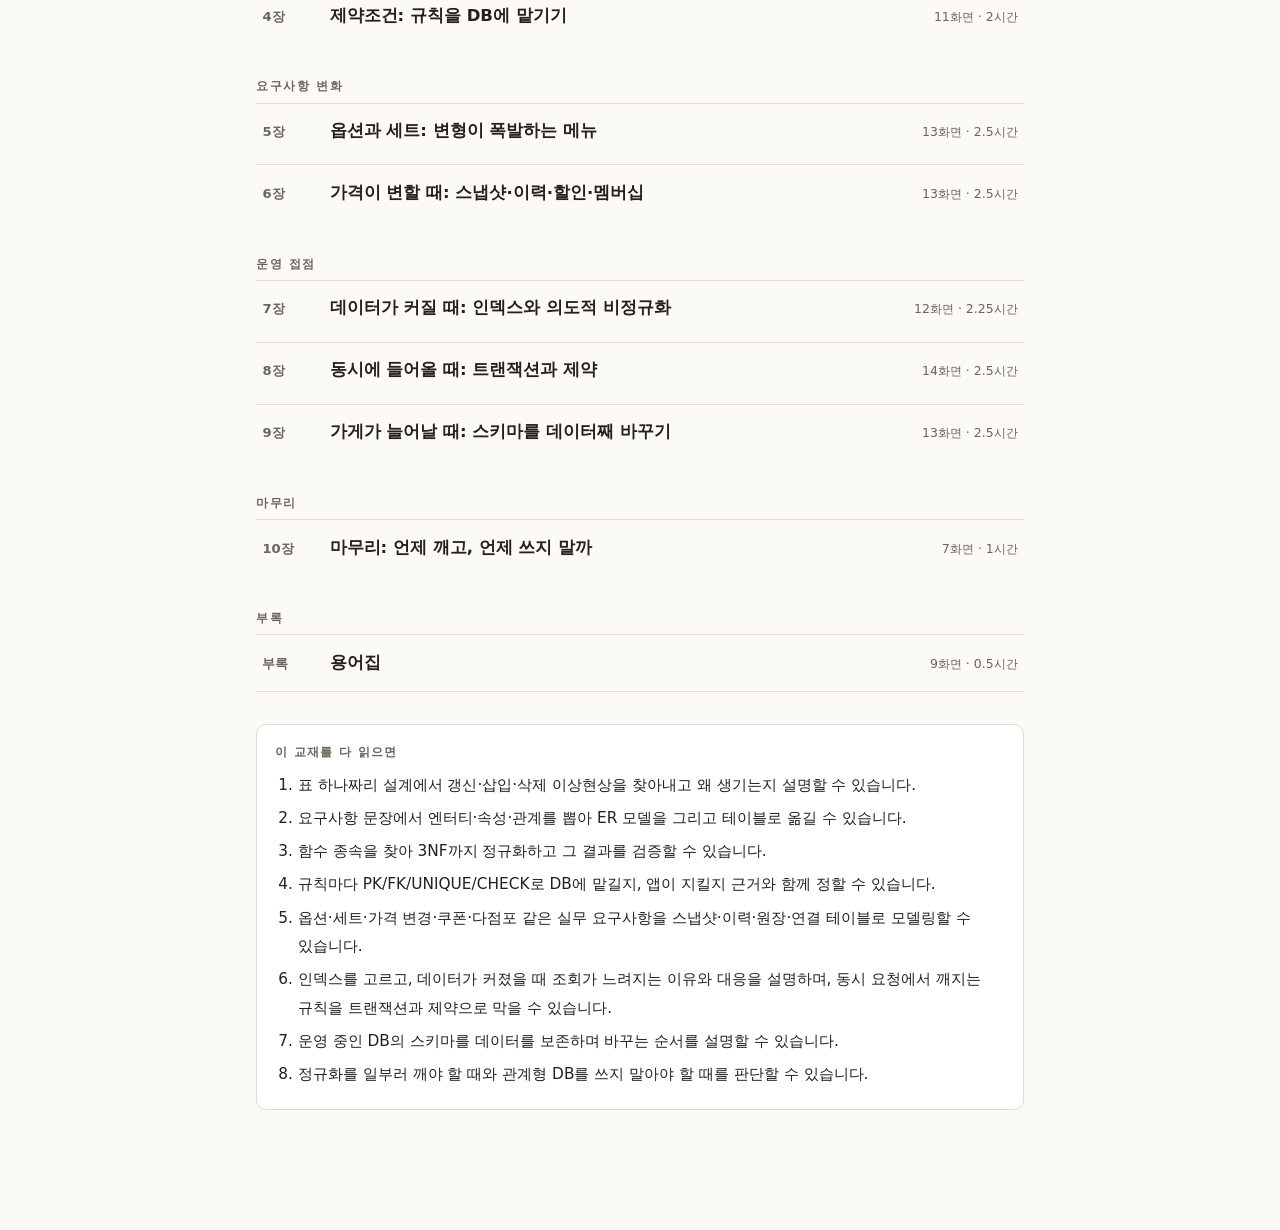
==== commit 4dfb2291: "10장 집필: 언제 깨고 언제 쓰지 말까 (7화면), 용어집 부록(9화면), README 추가 정규화를 되돌리는 판단 기준, v1~v7 회고, DB와 앱의 경계. 용어집 87항목." ====
--- a/docs/index.html
+++ b/docs/index.html
@@ -14,7 +14,7 @@
   <p class="kicker">SQL 기초만 아는 개발자를 위한 DB 설계 교재</p>
   <h1 class="title">DB 설계 첫걸음</h1>
   <p class="sub">동네 카페 "동백커피"가 1호점에서 프랜차이즈가 되기까지, 요구사항이 바뀔 때마다<br>
-  스키마가 어떻게 깨지고 고쳐지는지 따라가며 DB 설계를 배웁니다. 총 11장.</p>
+  스키마가 어떻게 깨지고 고쳐지는지 따라가며 DB 설계를 배웁니다. 총 11장과 부록(용어집).</p>
 
   <p><a class="resume" id="resume" href="ch00.html">처음부터 읽기</a></p>
 
@@ -40,7 +40,7 @@
 
   <h2>학습 트랙 — 하나 골라서 시작하세요</h2>
 
-  <p>전체 분량은 <b>132화면 / 약 24시간</b>입니다. 읽기만 하는 시간이 아니라
+  <p>전체 분량은 <b>132화면 / 약 24시간</b>(0~10장, 부록 제외)입니다. 읽기만 하는 시간이 아니라
   퀴즈와 과제까지 포함한 시간입니다.</p>
 
   <div class="track-grid">
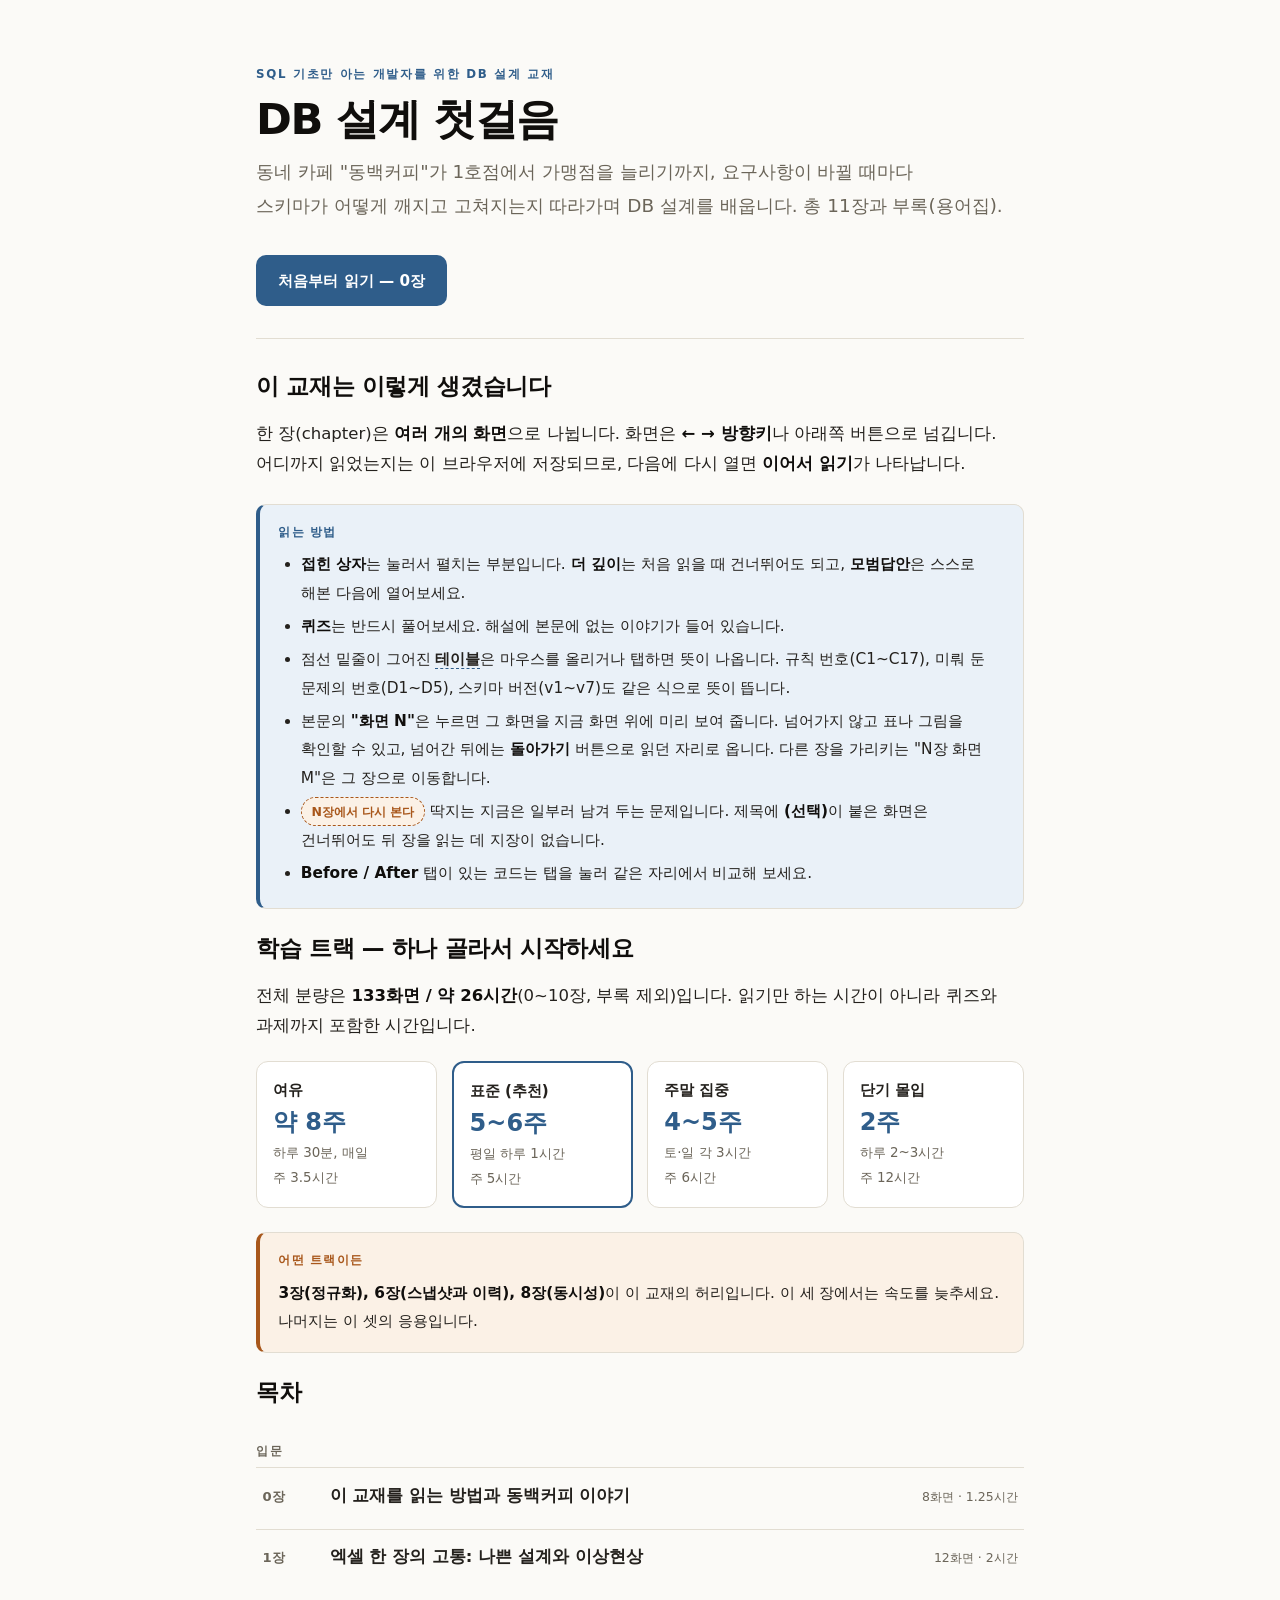
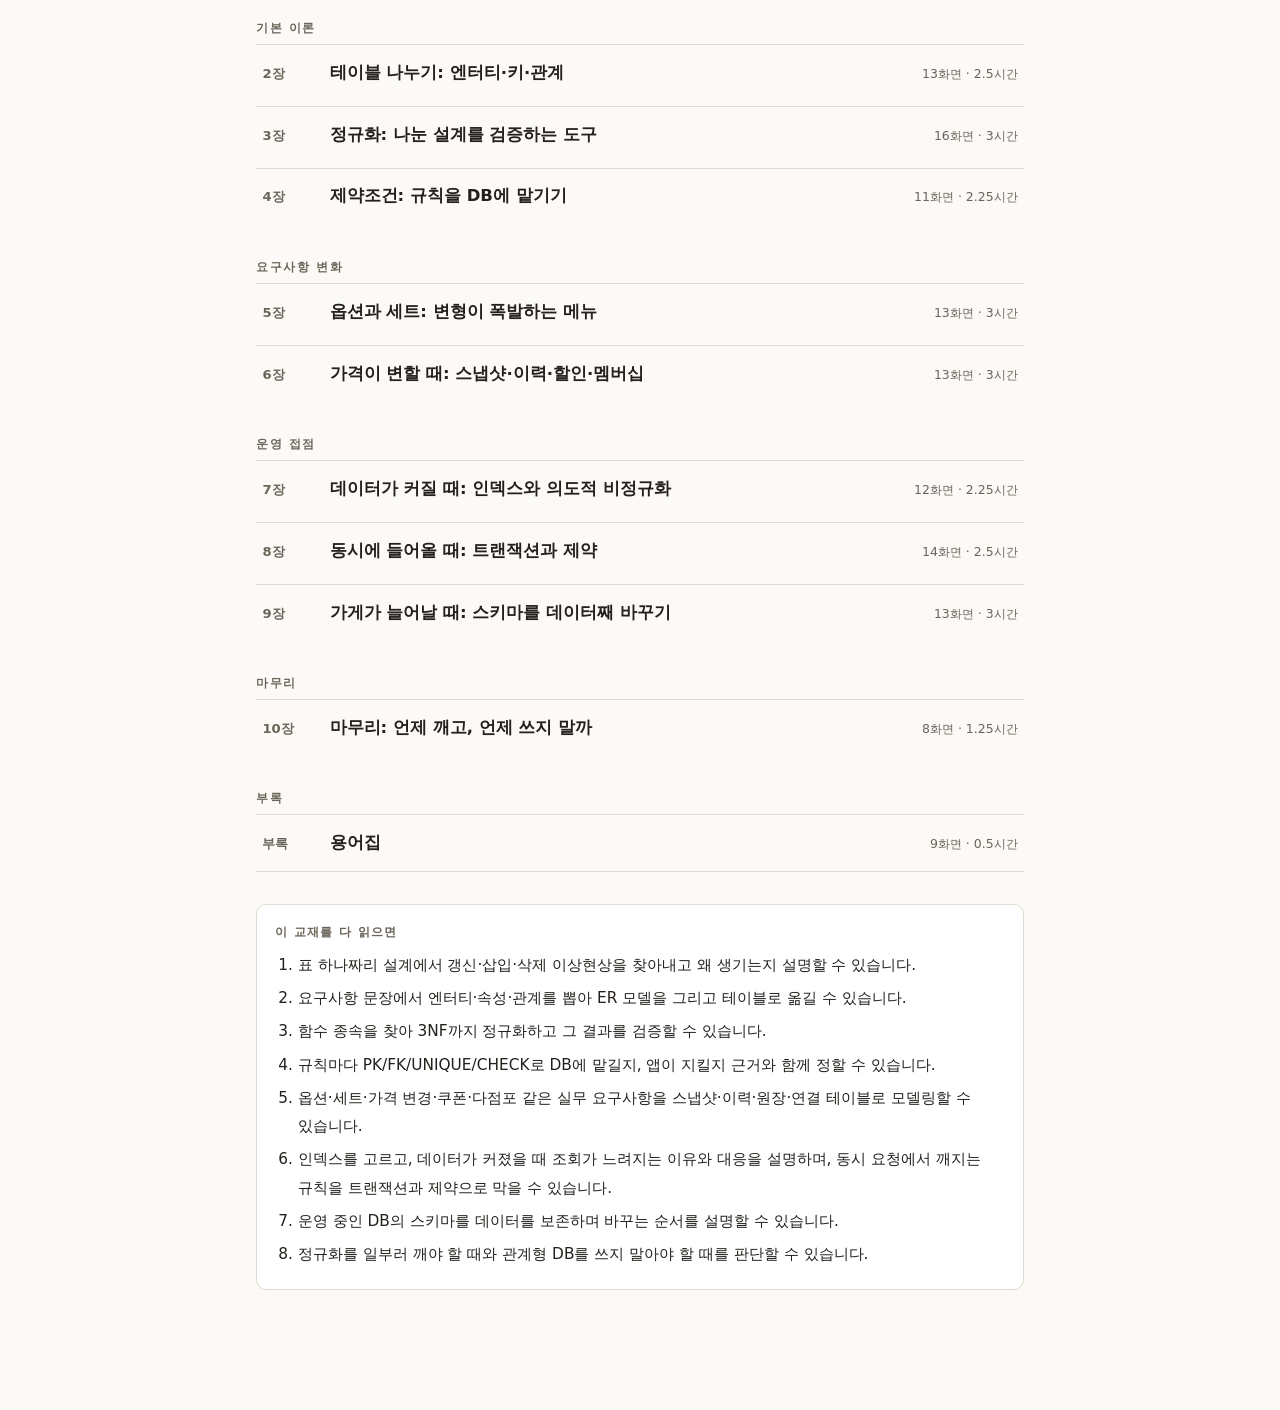
==== commit 4bc20576: "전체 리뷰 반영: 내용 오류 수정, 화면 참조 미리보기·번호 툴팁, 다시 보기 보강, 표기 통일 - 내용 오류·참조 번호 오류 수정(1·2장 퀴즈, 3장 2NF 정의·손실 분해, " ====
--- a/docs/index.html
+++ b/docs/index.html
@@ -13,7 +13,7 @@
 
   <p class="kicker">SQL 기초만 아는 개발자를 위한 DB 설계 교재</p>
   <h1 class="title">DB 설계 첫걸음</h1>
-  <p class="sub">동네 카페 "동백커피"가 1호점에서 프랜차이즈가 되기까지, 요구사항이 바뀔 때마다<br>
+  <p class="sub">동네 카페 "동백커피"가 1호점에서 가맹점을 늘리기까지, 요구사항이 바뀔 때마다<br>
   스키마가 어떻게 깨지고 고쳐지는지 따라가며 DB 설계를 배웁니다. 총 11장과 부록(용어집).</p>
 
   <p><a class="resume" id="resume" href="ch00.html">처음부터 읽기</a></p>
@@ -33,30 +33,36 @@
       되고, <b>모범답안</b>은 스스로 해본 다음에 열어보세요.</li>
       <li><b>퀴즈</b>는 반드시 풀어보세요. 해설에 본문에 없는 이야기가 들어 있습니다.</li>
       <li>점선 밑줄이 그어진 <span class="term" data-term="table">테이블</span>은
-      마우스를 올리면 뜻이 나옵니다.</li>
+      마우스를 올리거나 탭하면 뜻이 나옵니다. 규칙 번호(C1~C17), 미뤄 둔 문제의 번호(D1~D5),
+      스키마 버전(v1~v7)도 같은 식으로 뜻이 뜹니다.</li>
+      <li>본문의 <b>"화면 N"</b>은 누르면 그 화면을 지금 화면 위에 미리 보여 줍니다. 넘어가지 않고 표나 그림을
+      확인할 수 있고, 넘어간 뒤에는 <b>돌아가기</b> 버튼으로 읽던 자리로 옵니다. 다른 장을 가리키는
+      "N장 화면 M"은 그 장으로 이동합니다.</li>
+      <li><span class="later">N장에서 다시 본다</span> 딱지는 지금은 일부러 남겨 두는 문제입니다.
+      제목에 <b>(선택)</b>이 붙은 화면은 건너뛰어도 뒤 장을 읽는 데 지장이 없습니다.</li>
       <li><b>Before / After</b> 탭이 있는 코드는 탭을 눌러 같은 자리에서 비교해 보세요.</li>
     </ul>
   </div>
 
   <h2>학습 트랙 — 하나 골라서 시작하세요</h2>
 
-  <p>전체 분량은 <b>132화면 / 약 24시간</b>(0~10장, 부록 제외)입니다. 읽기만 하는 시간이 아니라
+  <p>전체 분량은 <b>133화면 / 약 26시간</b>(0~10장, 부록 제외)입니다. 읽기만 하는 시간이 아니라
   퀴즈와 과제까지 포함한 시간입니다.</p>
 
   <div class="track-grid">
     <div class="track">
       <h4>여유</h4>
-      <div class="big">7주</div>
+      <div class="big">약 8주</div>
       <p>하루 30분, 매일<br>주 3.5시간</p>
     </div>
     <div class="track pick">
       <h4>표준 (추천)</h4>
-      <div class="big">5주</div>
+      <div class="big">5~6주</div>
       <p>평일 하루 1시간<br>주 5시간</p>
     </div>
     <div class="track">
       <h4>주말 집중</h4>
-      <div class="big">4주</div>
+      <div class="big">4~5주</div>
       <p>토·일 각 3시간<br>주 6시간</p>
     </div>
     <div class="track">
--- a/docs/assets/book.css
+++ b/docs/assets/book.css
@@ -26,7 +26,7 @@
 
   --c-kw: #9c2f6f;
   --c-str: #2f6f4a;
-  --c-com: #8d8579;
+  --c-com: #746c60;
   --c-num: #a8571b;
   --c-fn: #2f5d8a;
   --c-dec: #7a5aa8;
@@ -61,7 +61,7 @@
 
     --c-kw: #e089b8;
     --c-str: #8fcfa5;
-    --c-com: #7d7a72;
+    --c-com: #918d84;
     --c-num: #dda15e;
     --c-fn: #8fbce8;
     --c-dec: #bfa2e8;
@@ -321,22 +321,67 @@
 th, td { border: 1px solid var(--rule); padding: .5rem .7rem; text-align: left; vertical-align: top; }
 th { background: var(--bg-soft); font-weight: 700; color: var(--fg-strong); }
 
-/* 용어 툴팁 */
+/* 용어 툴팁 — 말풍선은 book.js 가 body 에 붙인 #tip 하나를 화면 안에 맞춰 띄운다
+   (::after 로 띄우면 줄 끝에서 페이지 가로 스크롤이 생기고 표·접힌 상자 안에서 잘린다) */
 .term {
   border-bottom: 1px dashed var(--accent); cursor: help;
-  position: relative; font-weight: 600;
-}
-.term::after {
-  content: attr(data-def);
-  position: absolute; left: 0; top: calc(100% + .4rem); z-index: 30;
-  width: max-content; max-width: 20rem;
+  font-weight: 600;
+}
+.term.rule { font-weight: inherit; border-bottom-style: dotted; }
+#tip {
+  position: fixed; z-index: 70; left: 0; top: 0;
+  max-width: min(22rem, calc(100vw - 1rem));
   background: var(--fg-strong); color: var(--bg);
   font-size: .8rem; font-weight: 400; line-height: 1.6;
   padding: .5rem .7rem; border-radius: 8px;
-  opacity: 0; pointer-events: none; transition: opacity .15s;
-  box-shadow: var(--shadow); white-space: normal;
-}
-.term:hover::after, .term:focus::after { opacity: 1; }
+  box-shadow: var(--shadow); pointer-events: none;
+  display: none;
+}
+#tip.on { display: block; }
+
+/* 화면 참조 링크와 미리보기 */
+a.xref { text-decoration: underline dotted; text-underline-offset: .2em; cursor: pointer; }
+a.xref:hover { text-decoration-style: solid; }
+#xpop {
+  position: fixed; z-index: 65; display: none;
+  width: min(42rem, calc(100vw - 1rem)); max-height: 70vh;
+  flex-direction: column;
+  background: var(--bg); border: 1px solid var(--rule); border-radius: 12px;
+  box-shadow: 0 12px 40px rgba(0,0,0,.25);
+}
+#xpop.on { display: flex; }
+#xpop .xpop-head {
+  display: flex; align-items: center; gap: .6rem; padding: .55rem .8rem;
+  border-bottom: 1px solid var(--rule); background: var(--bg-soft); border-radius: 12px 12px 0 0;
+  font-size: .82rem;
+}
+#xpop .xpop-head b { flex: 1; color: var(--fg-strong); }
+#xpop .xpop-head button {
+  background: var(--card); color: var(--fg); border: 1px solid var(--rule);
+  border-radius: 7px; padding: .2rem .6rem; font: inherit; font-size: .8rem; cursor: pointer;
+}
+#xpop .xpop-head button:hover { border-color: var(--accent); color: var(--accent); }
+#xpop .xpop-body { overflow: auto; padding: .9rem 1.1rem; font-size: .9rem; }
+#xpop .xpop-body .screen { display: block; animation: none; }
+#xpop .xpop-body h1 { font-size: 1.3rem; }
+#xpop .xpop-body h2 { font-size: 1.1rem; }
+
+/* 참조로 이동한 뒤 돌아가기 */
+#xback {
+  position: fixed; z-index: 46; bottom: 4.2rem; left: calc(var(--sidebar) + 1.2rem);
+  display: none; align-items: center; gap: .3rem;
+  background: var(--accent); color: #fff; border-radius: 999px;
+  box-shadow: var(--shadow); font-size: .84rem; font-weight: 700;
+}
+#xback.on { display: inline-flex; }
+#xback a, #xback button {
+  color: inherit; background: none; border: 0; font: inherit; cursor: pointer;
+  text-decoration: none; padding: .45rem .3rem .45rem .9rem;
+}
+#xback button { padding: .45rem .8rem .45rem .2rem; opacity: .8; }
+
+/* 모바일 목차를 열었을 때 본문을 덮는 막 */
+#toc-scrim { display: none; }
 
 /* 다이어그램 */
 figure.fig { margin: 1.6rem 0; text-align: center; }
@@ -463,20 +508,39 @@
 .chapter-end a span { display: block; font-size: .74rem; color: var(--muted); }
 
 @media (max-width: 900px) {
-  #toc { transform: translateX(-100%); transition: transform .2s ease; }
+  #toc { transform: translateX(-100%); transition: transform .2s ease; z-index: 62; }
   body.toc-open #toc { transform: none; }
-  #toc-toggle { display: block; }
-  #book { margin-left: 0; padding: 4rem 1.1rem 7rem; }
-  #nav { left: 0; padding: .5rem 1rem; }
+  body.toc-open #toc-scrim {
+    display: block; position: fixed; inset: 0; z-index: 61; background: rgba(0,0,0,.35);
+  }
+  /* 목차 버튼은 본문 글자를 가리지 않도록 하단 바 왼쪽에 둔다 */
+  #toc-toggle { display: block; top: auto; bottom: .5rem; left: .6rem; width: 2.2rem; height: 2.2rem; z-index: 63; }
+  #book { margin-left: 0; padding: 2rem 1.1rem 7rem; }
+  #nav { left: 0; padding: .5rem 1rem .5rem 3.4rem; }
+  #xback { left: 1rem; }
+  #toc ol.screens button { padding: .45rem 0; }
   h1 { font-size: 1.6rem; }
   h2 { font-size: 1.25rem; }
+  #xpop { left: .5rem !important; right: .5rem; bottom: .5rem; top: auto !important; width: auto; max-height: 75vh; }
+}
+
+@media (max-width: 600px) {
+  /* 그림은 줄이지 않고 그림 상자 안에서 가로로 민다 — 줄이면 글자가 6~7px 이 된다 */
+  figure.fig { overflow-x: auto; }
+  figure.fig svg { min-width: 34rem; }
+  /* 3열 이상인 표는 글자가 세로로 쪼개지지 않게 최소 폭을 두고 표 상자 안에서 민다 */
+  .table-wrap table:has(tr > :nth-child(3)) { min-width: 32rem; }
+}
+
+@media (prefers-reduced-motion: reduce) {
+  html { scroll-behavior: auto; }
+  .screen { animation: none; }
 }
 
 @media print {
-  #toc, #nav, #progress, #toc-toggle { display: none !important; }
+  #toc, #nav, #progress, #toc-toggle, #tip, #xpop, #xback, #toc-scrim { display: none !important; }
   #book { margin: 0; padding: 0; }
   .screen { display: block !important; page-break-after: always; }
-  details.fold { open: true; }
-  details.fold .fold-body { display: block !important; }
+  pre { white-space: pre-wrap; }
   body { font-size: 11pt; }
 }
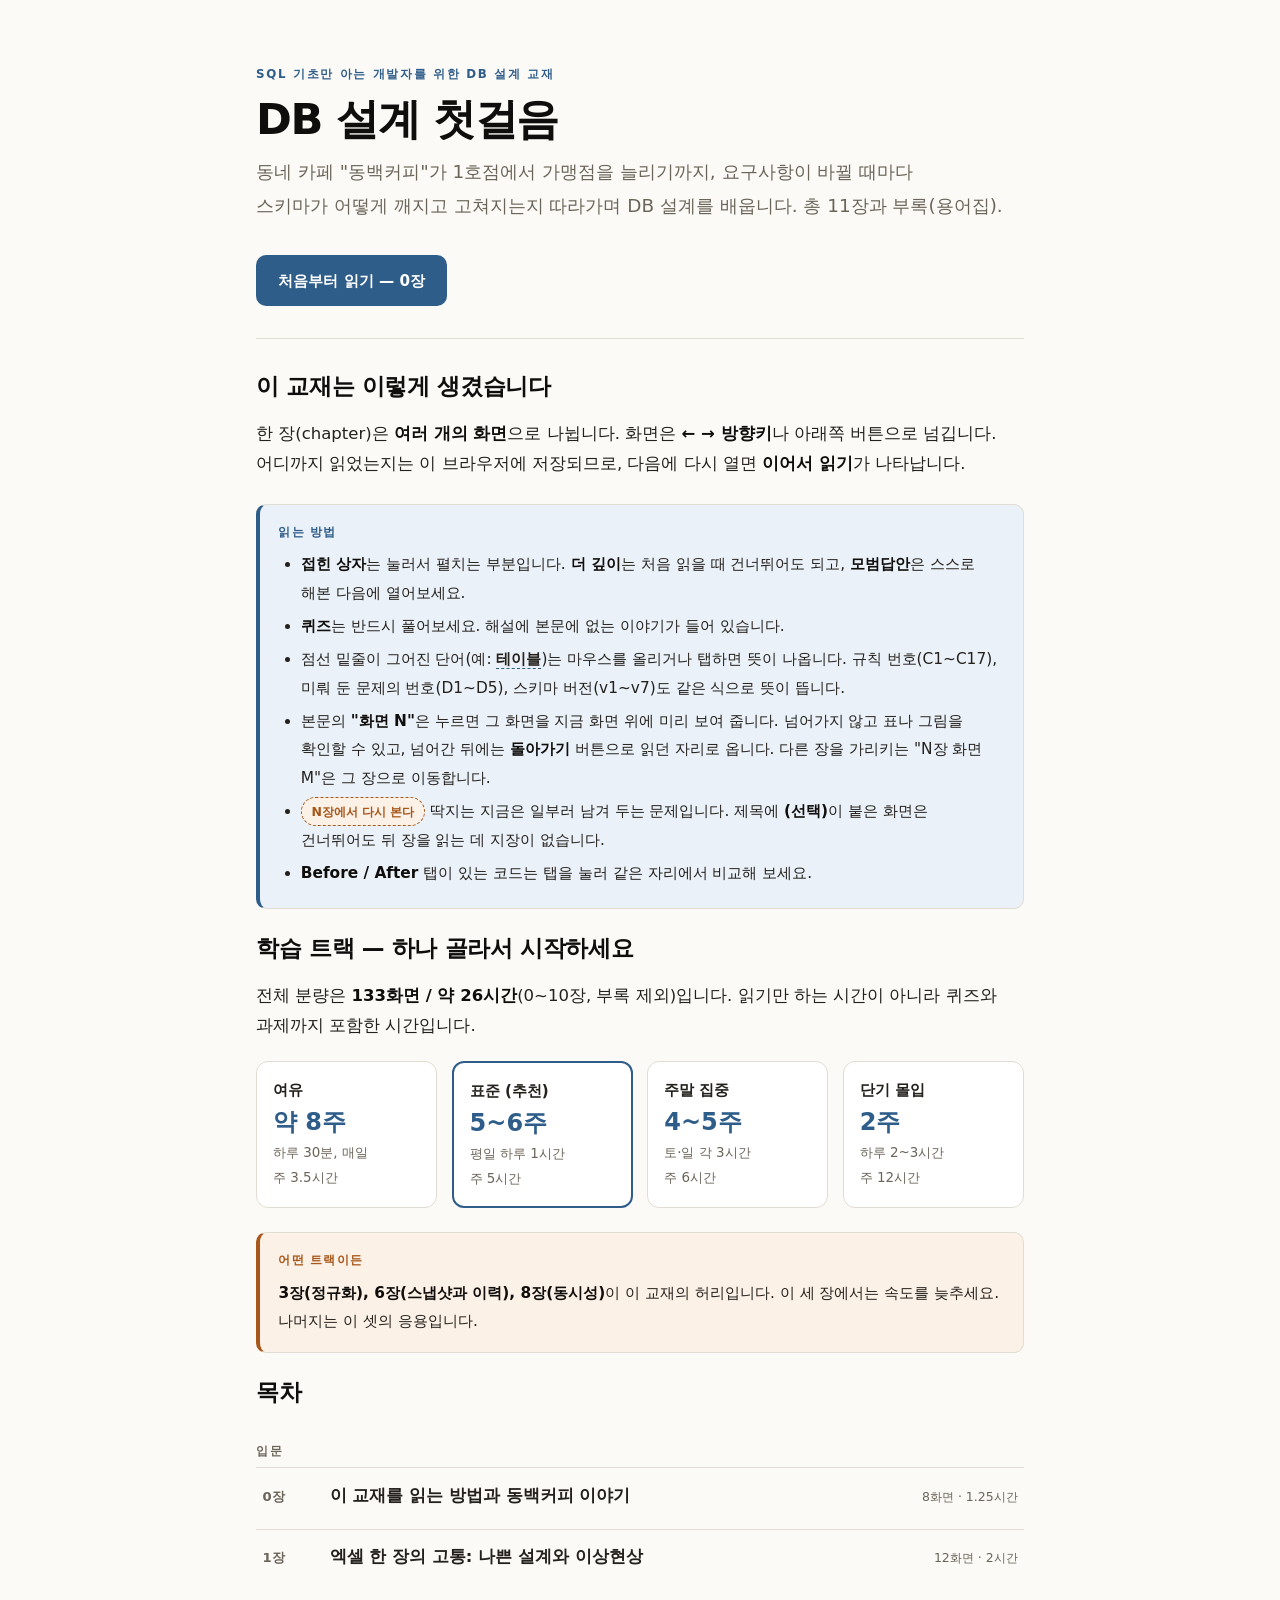
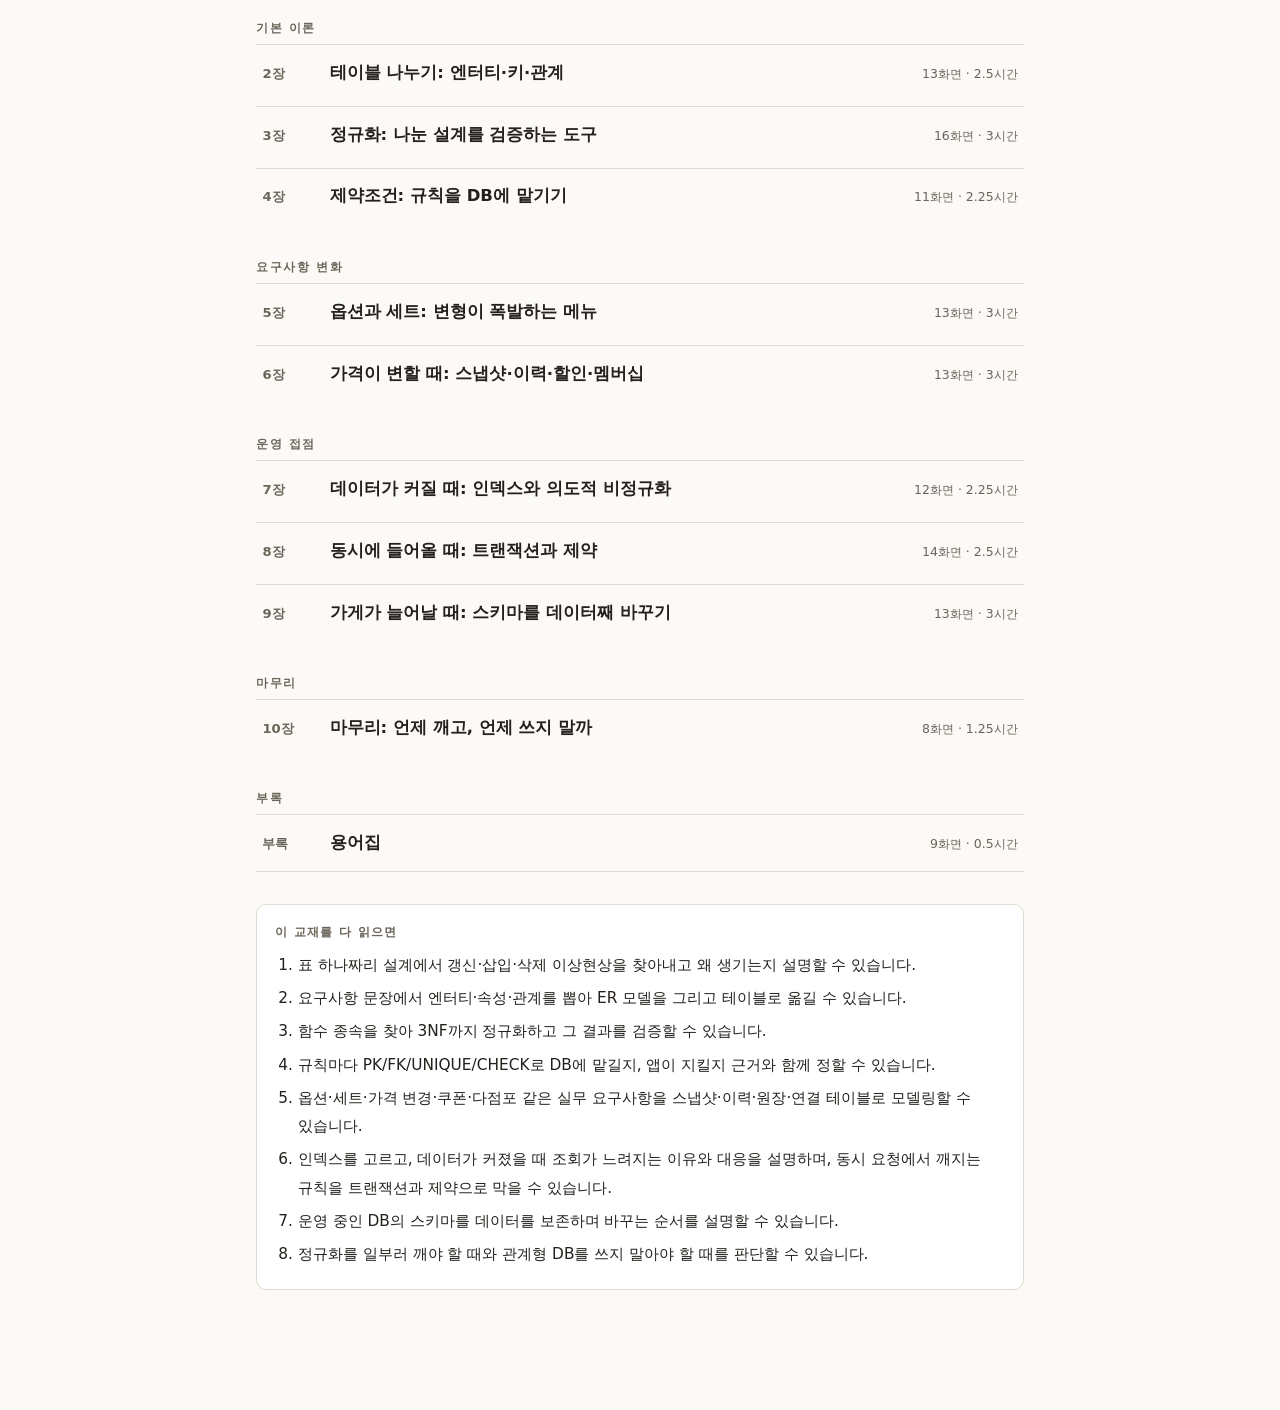
==== commit 341f096e: "첫 화면 용어 안내 문구를 자연스럽게 수정" ====
--- a/docs/index.html
+++ b/docs/index.html
@@ -32,7 +32,7 @@
       <li><b>접힌 상자</b>는 눌러서 펼치는 부분입니다. <b>더 깊이</b>는 처음 읽을 때 건너뛰어도
       되고, <b>모범답안</b>은 스스로 해본 다음에 열어보세요.</li>
       <li><b>퀴즈</b>는 반드시 풀어보세요. 해설에 본문에 없는 이야기가 들어 있습니다.</li>
-      <li>점선 밑줄이 그어진 <span class="term" data-term="table">테이블</span>은
+      <li>점선 밑줄이 그어진 단어(예: <span class="term" data-term="table">테이블</span>)는
       마우스를 올리거나 탭하면 뜻이 나옵니다. 규칙 번호(C1~C17), 미뤄 둔 문제의 번호(D1~D5),
       스키마 버전(v1~v7)도 같은 식으로 뜻이 뜹니다.</li>
       <li>본문의 <b>"화면 N"</b>은 누르면 그 화면을 지금 화면 위에 미리 보여 줍니다. 넘어가지 않고 표나 그림을
--- a/docs/assets/book.css
+++ b/docs/assets/book.css
@@ -339,32 +339,9 @@
 }
 #tip.on { display: block; }
 
-/* 화면 참조 링크와 미리보기 */
+/* 화면 참조 링크 */
 a.xref { text-decoration: underline dotted; text-underline-offset: .2em; cursor: pointer; }
 a.xref:hover { text-decoration-style: solid; }
-#xpop {
-  position: fixed; z-index: 65; display: none;
-  width: min(42rem, calc(100vw - 1rem)); max-height: 70vh;
-  flex-direction: column;
-  background: var(--bg); border: 1px solid var(--rule); border-radius: 12px;
-  box-shadow: 0 12px 40px rgba(0,0,0,.25);
-}
-#xpop.on { display: flex; }
-#xpop .xpop-head {
-  display: flex; align-items: center; gap: .6rem; padding: .55rem .8rem;
-  border-bottom: 1px solid var(--rule); background: var(--bg-soft); border-radius: 12px 12px 0 0;
-  font-size: .82rem;
-}
-#xpop .xpop-head b { flex: 1; color: var(--fg-strong); }
-#xpop .xpop-head button {
-  background: var(--card); color: var(--fg); border: 1px solid var(--rule);
-  border-radius: 7px; padding: .2rem .6rem; font: inherit; font-size: .8rem; cursor: pointer;
-}
-#xpop .xpop-head button:hover { border-color: var(--accent); color: var(--accent); }
-#xpop .xpop-body { overflow: auto; padding: .9rem 1.1rem; font-size: .9rem; }
-#xpop .xpop-body .screen { display: block; animation: none; }
-#xpop .xpop-body h1 { font-size: 1.3rem; }
-#xpop .xpop-body h2 { font-size: 1.1rem; }
 
 /* 참조로 이동한 뒤 돌아가기 */
 #xback {
@@ -521,7 +498,6 @@
   #toc ol.screens button { padding: .45rem 0; }
   h1 { font-size: 1.6rem; }
   h2 { font-size: 1.25rem; }
-  #xpop { left: .5rem !important; right: .5rem; bottom: .5rem; top: auto !important; width: auto; max-height: 75vh; }
 }
 
 @media (max-width: 600px) {
@@ -538,7 +514,7 @@
 }
 
 @media print {
-  #toc, #nav, #progress, #toc-toggle, #tip, #xpop, #xback, #toc-scrim { display: none !important; }
+  #toc, #nav, #progress, #toc-toggle, #tip, #xback, #toc-scrim { display: none !important; }
   #book { margin: 0; padding: 0; }
   .screen { display: block !important; page-break-after: always; }
   pre { white-space: pre-wrap; }
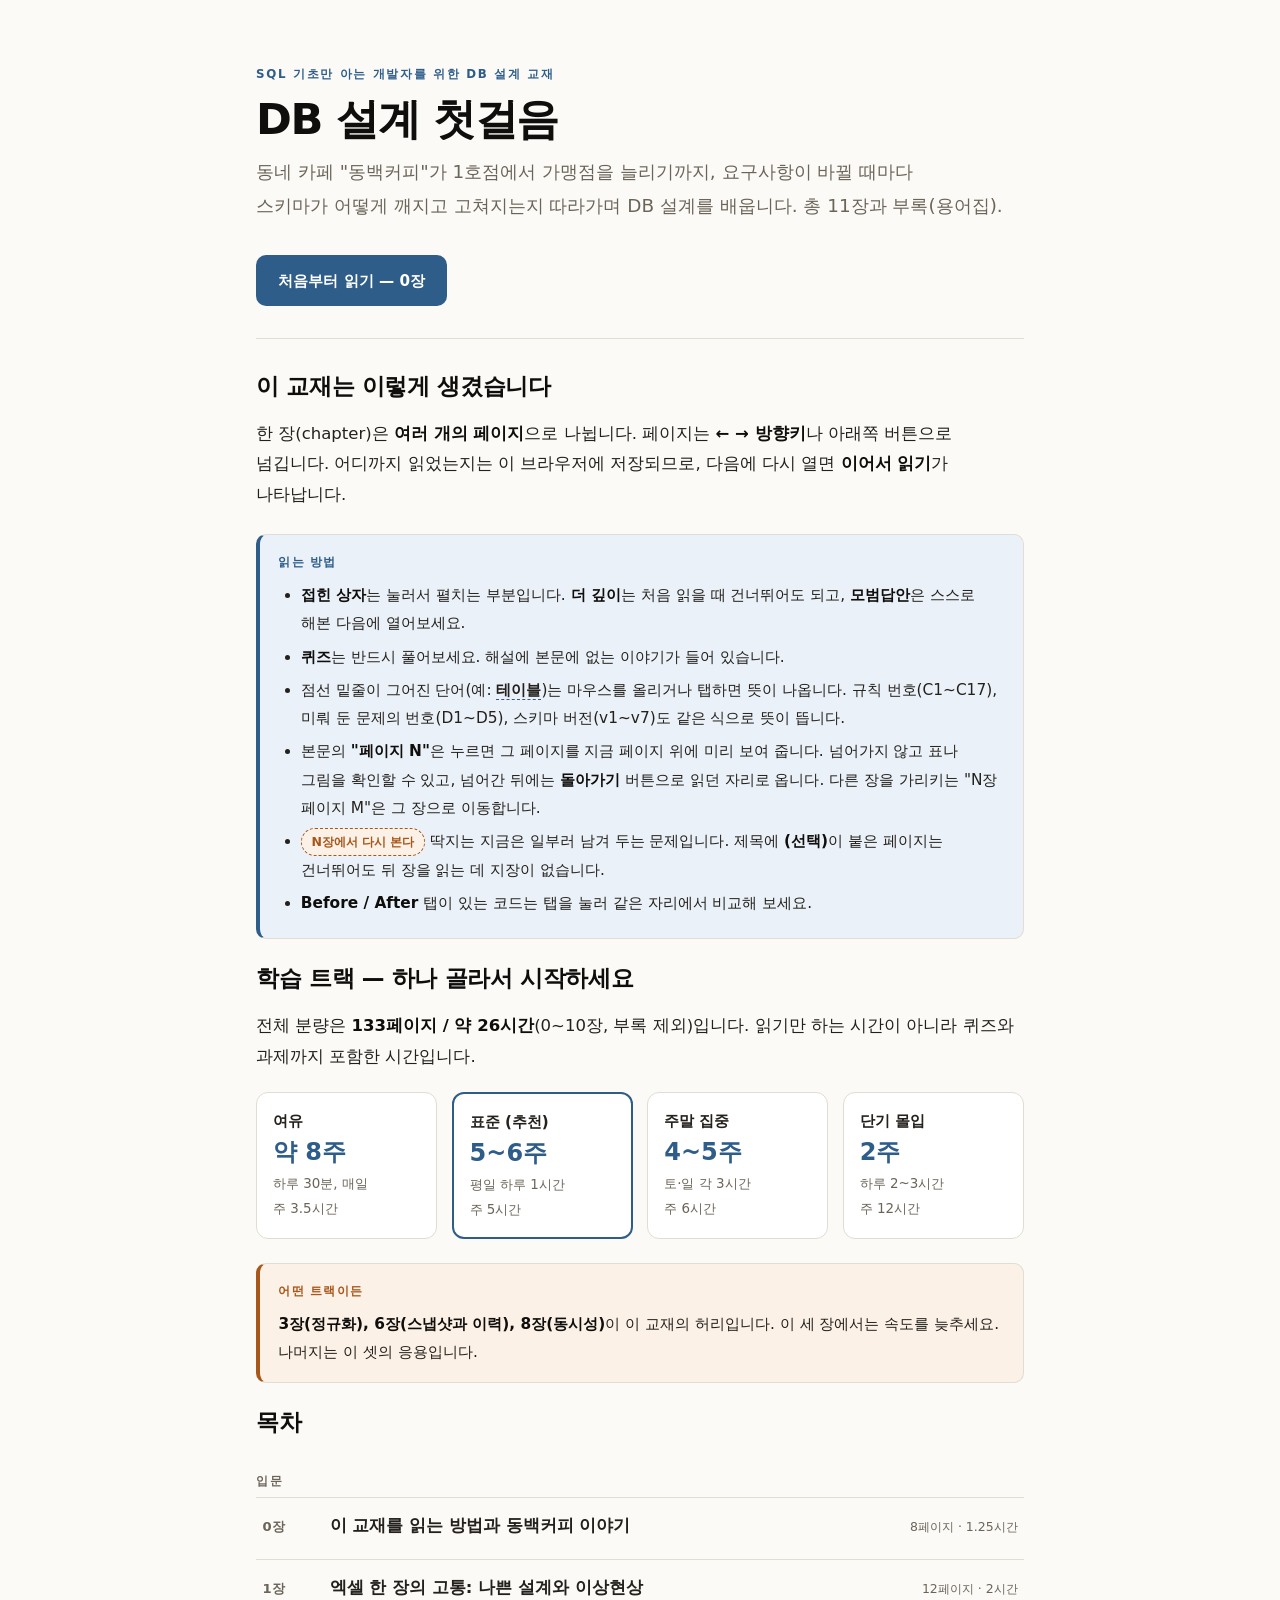
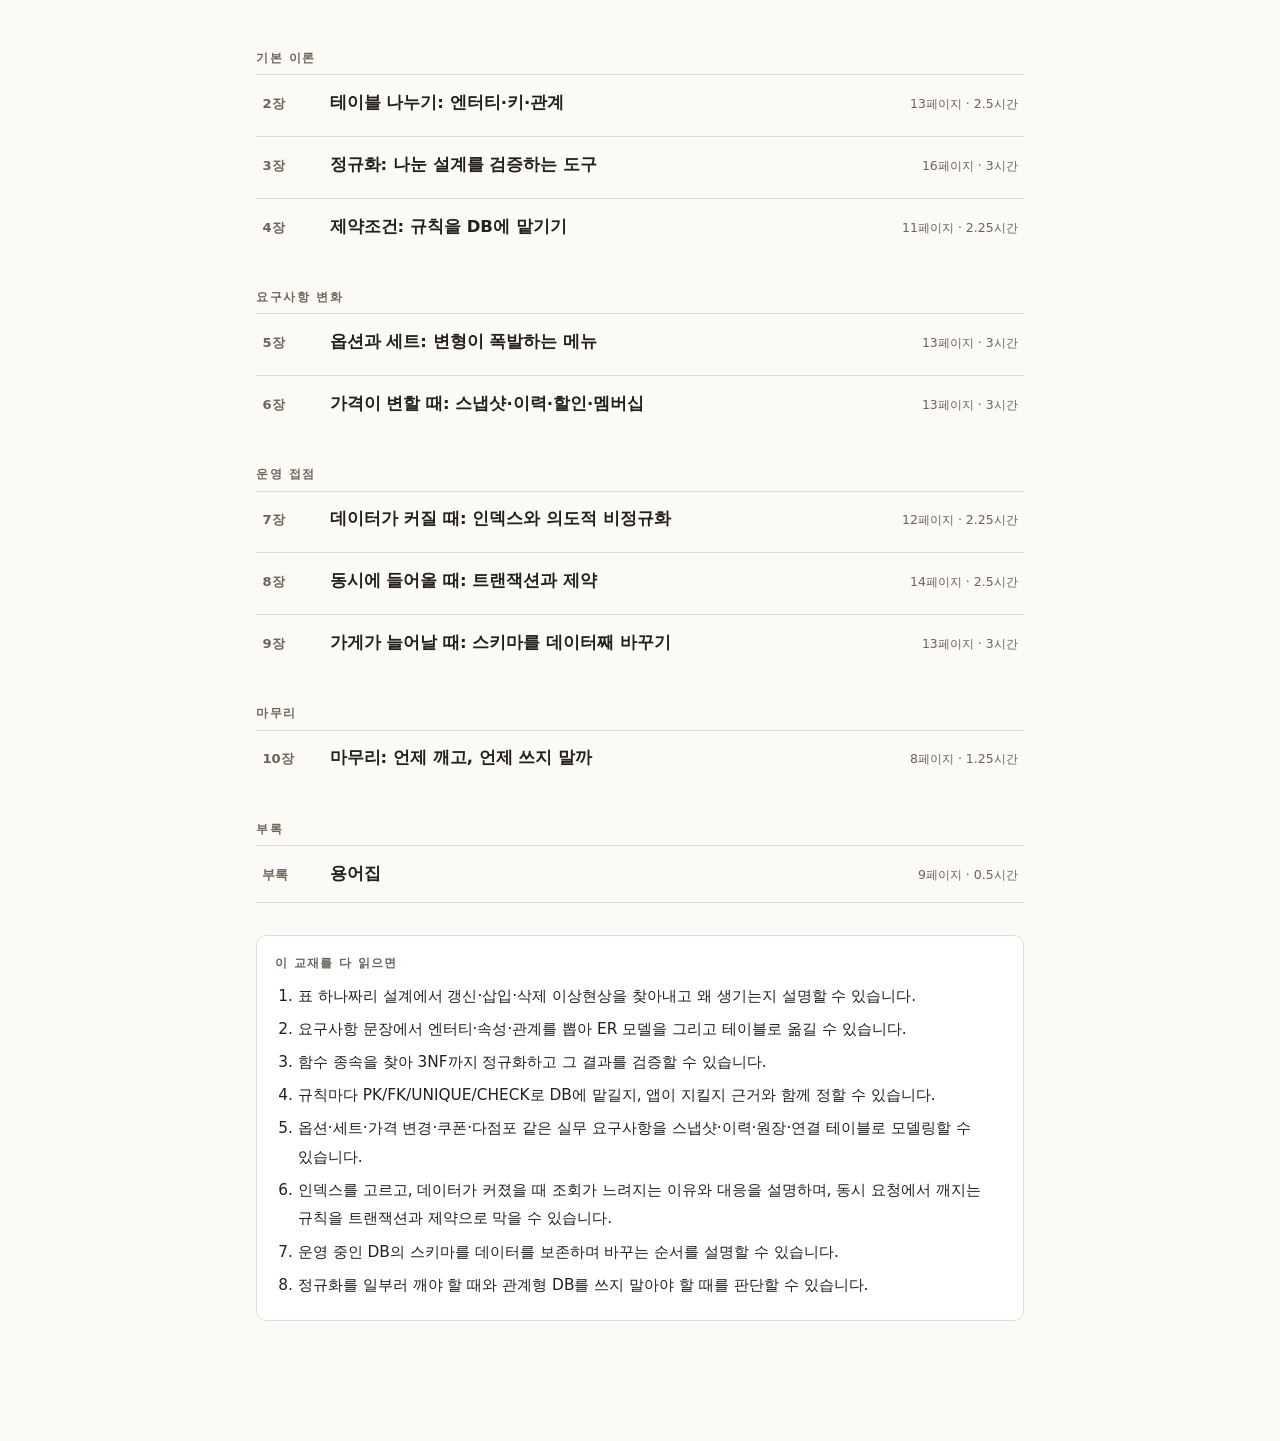
==== commit a3265dca: "교재 안의 단위 명칭을 '화면'에서 '페이지'로 변경 본문·목차·참조 링크 런타임(book.js)·저자용 문서를 textbook-html 1.7.0 기준으로 맞춘다. 키오스크·관리" ====
--- a/docs/index.html
+++ b/docs/index.html
@@ -22,7 +22,7 @@
 
   <h2>이 교재는 이렇게 생겼습니다</h2>
 
-  <p>한 장(chapter)은 <b>여러 개의 화면</b>으로 나뉩니다. 화면은 <b>← → 방향키</b>나 아래쪽
+  <p>한 장(chapter)은 <b>여러 개의 페이지</b>으로 나뉩니다. 페이지는 <b>← → 방향키</b>나 아래쪽
   버튼으로 넘깁니다. 어디까지 읽었는지는 이 브라우저에 저장되므로, 다음에 다시 열면
   <b>이어서 읽기</b>가 나타납니다.</p>
 
@@ -35,18 +35,18 @@
       <li>점선 밑줄이 그어진 단어(예: <span class="term" data-term="table">테이블</span>)는
       마우스를 올리거나 탭하면 뜻이 나옵니다. 규칙 번호(C1~C17), 미뤄 둔 문제의 번호(D1~D5),
       스키마 버전(v1~v7)도 같은 식으로 뜻이 뜹니다.</li>
-      <li>본문의 <b>"화면 N"</b>은 누르면 그 화면을 지금 화면 위에 미리 보여 줍니다. 넘어가지 않고 표나 그림을
+      <li>본문의 <b>"페이지 N"</b>은 누르면 그 페이지를 지금 페이지 위에 미리 보여 줍니다. 넘어가지 않고 표나 그림을
       확인할 수 있고, 넘어간 뒤에는 <b>돌아가기</b> 버튼으로 읽던 자리로 옵니다. 다른 장을 가리키는
-      "N장 화면 M"은 그 장으로 이동합니다.</li>
+      "N장 페이지 M"은 그 장으로 이동합니다.</li>
       <li><span class="later">N장에서 다시 본다</span> 딱지는 지금은 일부러 남겨 두는 문제입니다.
-      제목에 <b>(선택)</b>이 붙은 화면은 건너뛰어도 뒤 장을 읽는 데 지장이 없습니다.</li>
+      제목에 <b>(선택)</b>이 붙은 페이지는 건너뛰어도 뒤 장을 읽는 데 지장이 없습니다.</li>
       <li><b>Before / After</b> 탭이 있는 코드는 탭을 눌러 같은 자리에서 비교해 보세요.</li>
     </ul>
   </div>
 
   <h2>학습 트랙 — 하나 골라서 시작하세요</h2>
 
-  <p>전체 분량은 <b>133화면 / 약 26시간</b>(0~10장, 부록 제외)입니다. 읽기만 하는 시간이 아니라
+  <p>전체 분량은 <b>133페이지 / 약 26시간</b>(0~10장, 부록 제외)입니다. 읽기만 하는 시간이 아니라
   퀴즈와 과제까지 포함한 시간입니다.</p>
 
   <div class="track-grid">
--- a/docs/assets/book.css
+++ b/docs/assets/book.css
@@ -339,7 +339,7 @@
 }
 #tip.on { display: block; }
 
-/* 화면 참조 링크 */
+/* 페이지 참조 링크 */
 a.xref { text-decoration: underline dotted; text-underline-offset: .2em; cursor: pointer; }
 a.xref:hover { text-decoration-style: solid; }
 
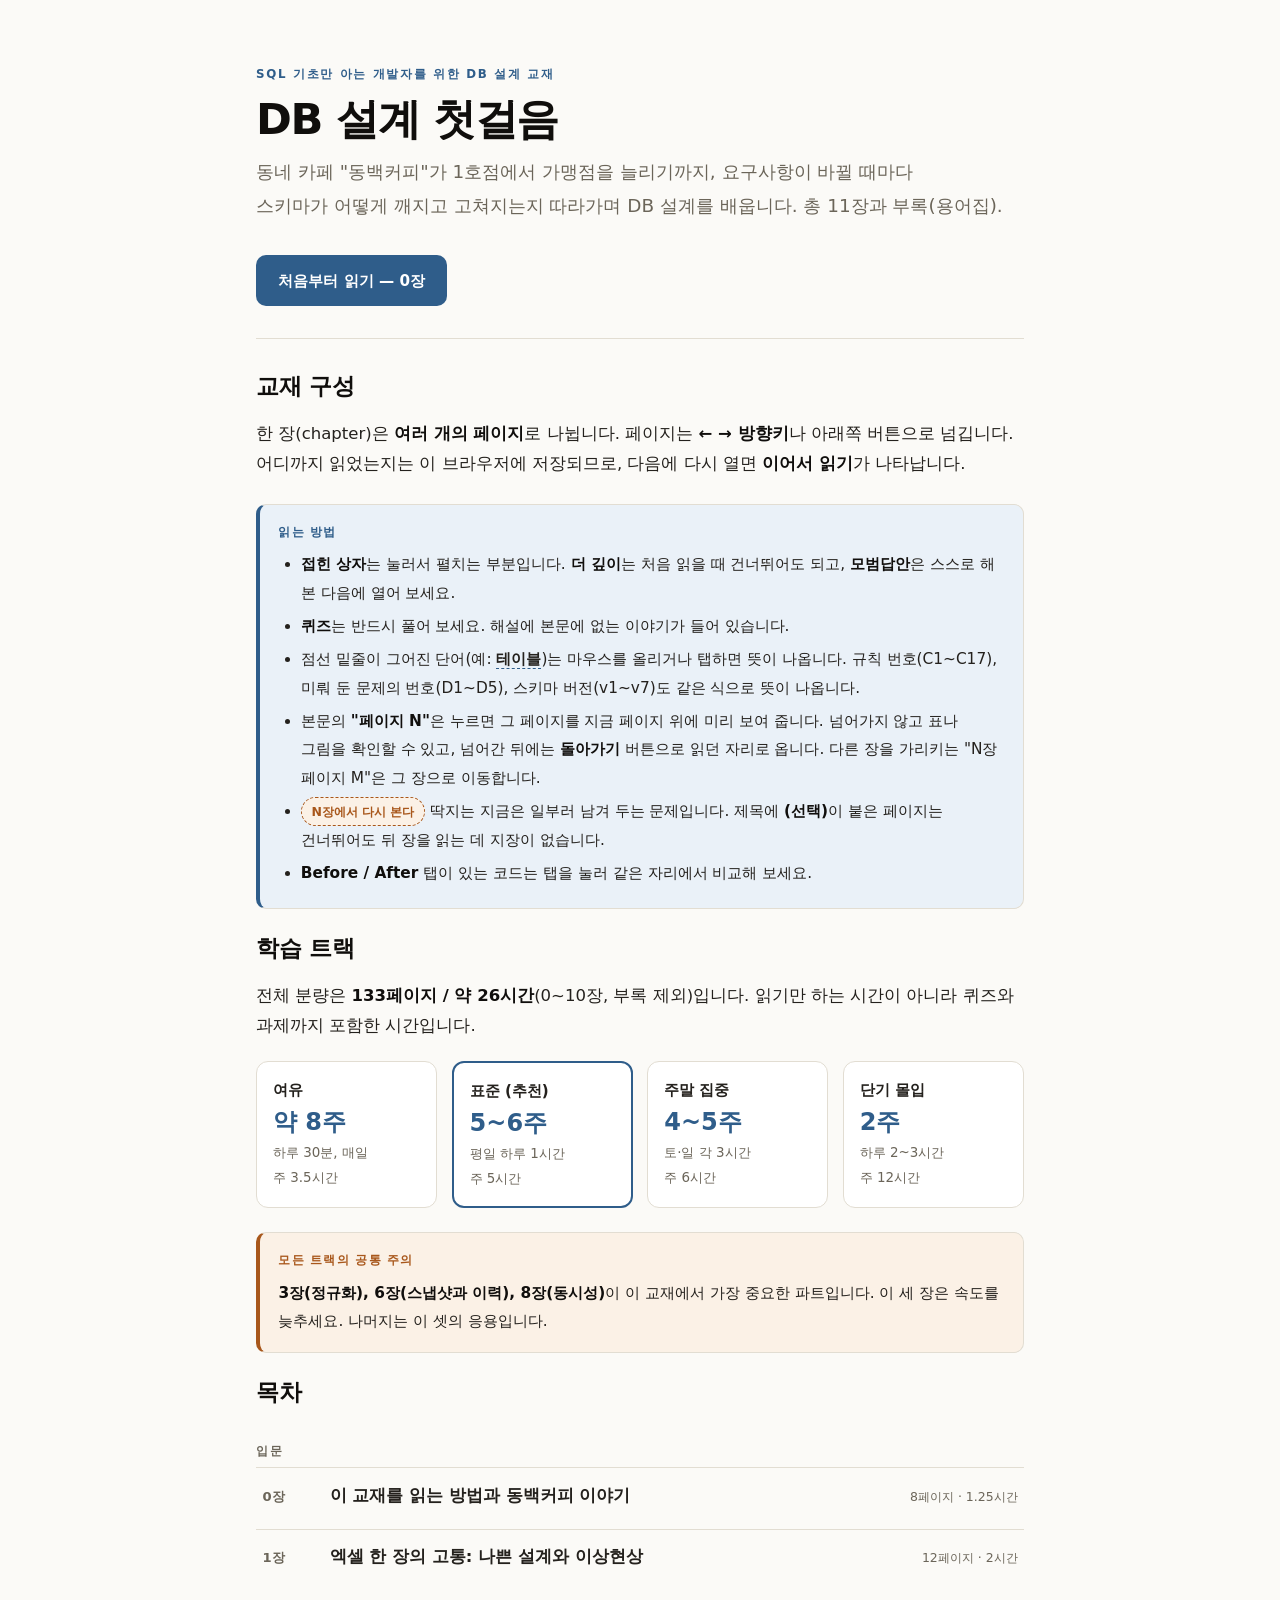
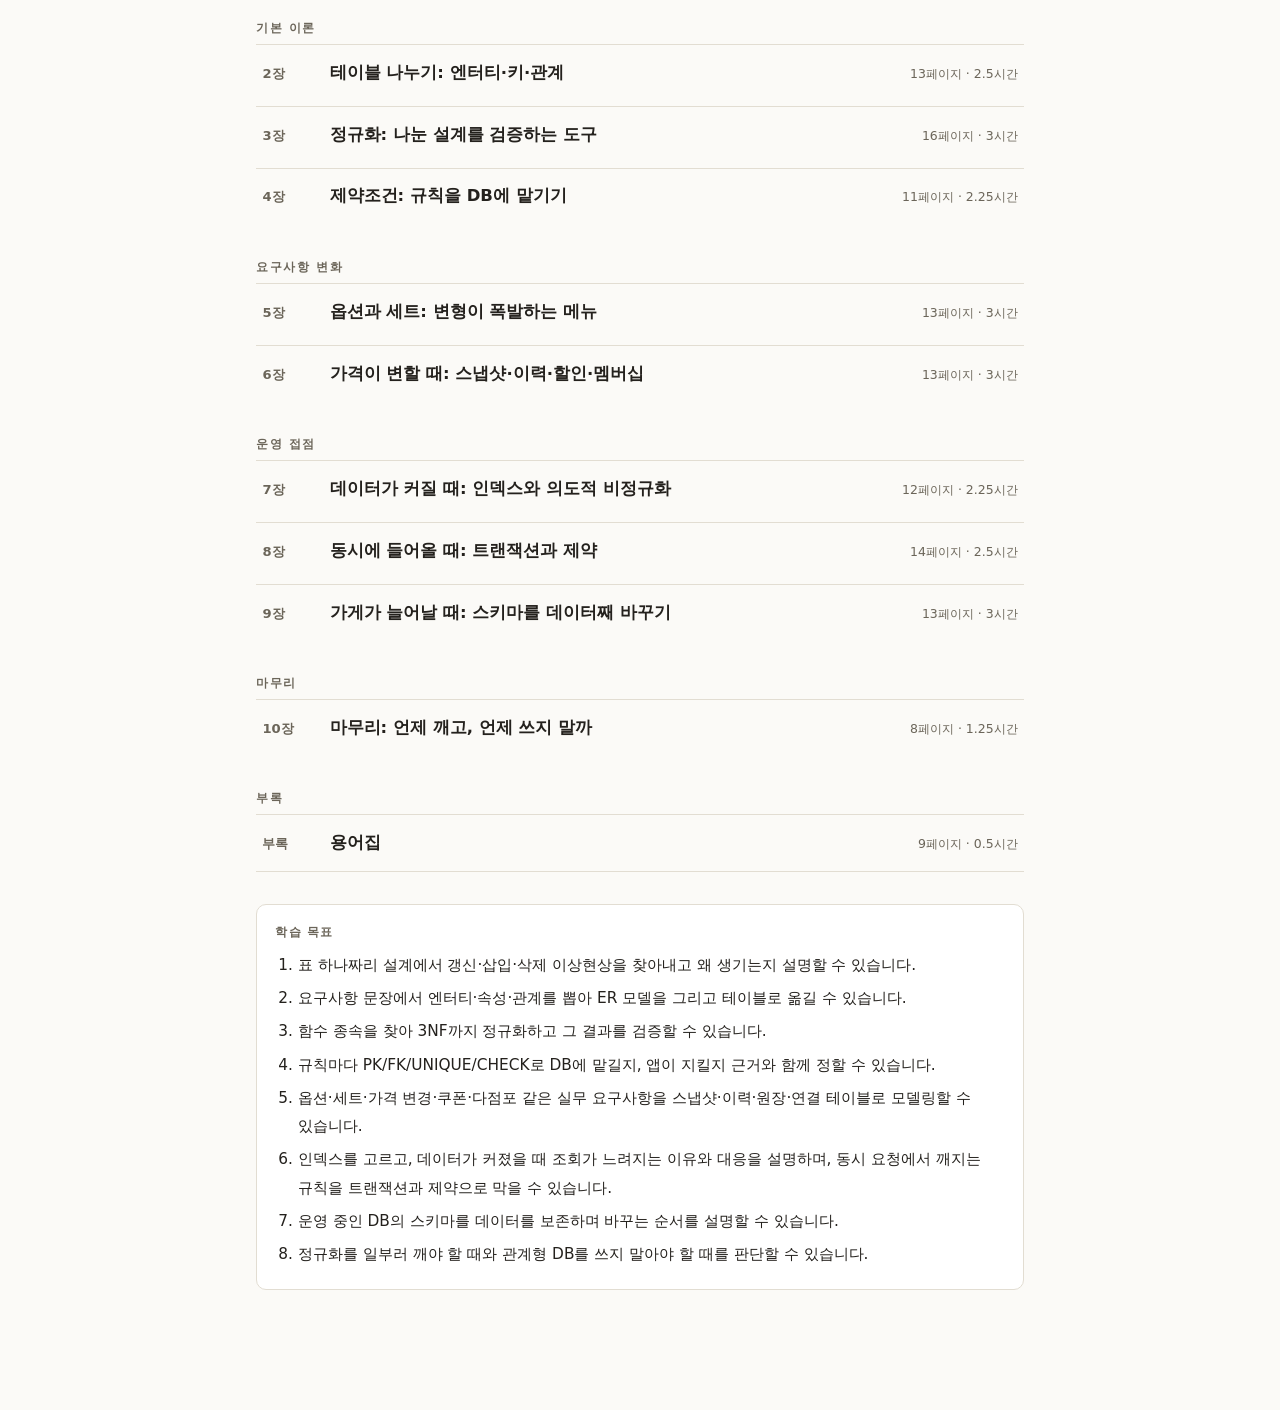
==== commit 36f23146: "용어집·표지·툴팁 지침 반영: 미뤄 둔 빚 툴팁(D1~D5)과 C1·선택도 설명을 평이한 표현으로 바꾸고 용어집·표지의 조사 오류·섹션명을 정리" ====
--- a/docs/index.html
+++ b/docs/index.html
@@ -20,9 +20,9 @@
 
   <hr>
 
-  <h2>이 교재는 이렇게 생겼습니다</h2>
+  <h2>교재 구성</h2>
 
-  <p>한 장(chapter)은 <b>여러 개의 페이지</b>으로 나뉩니다. 페이지는 <b>← → 방향키</b>나 아래쪽
+  <p>한 장(chapter)은 <b>여러 개의 페이지</b>로 나뉩니다. 페이지는 <b>← → 방향키</b>나 아래쪽
   버튼으로 넘깁니다. 어디까지 읽었는지는 이 브라우저에 저장되므로, 다음에 다시 열면
   <b>이어서 읽기</b>가 나타납니다.</p>
 
@@ -30,11 +30,11 @@
     <p class="box-t">읽는 방법</p>
     <ul>
       <li><b>접힌 상자</b>는 눌러서 펼치는 부분입니다. <b>더 깊이</b>는 처음 읽을 때 건너뛰어도
-      되고, <b>모범답안</b>은 스스로 해본 다음에 열어보세요.</li>
-      <li><b>퀴즈</b>는 반드시 풀어보세요. 해설에 본문에 없는 이야기가 들어 있습니다.</li>
+      되고, <b>모범답안</b>은 스스로 해 본 다음에 열어 보세요.</li>
+      <li><b>퀴즈</b>는 반드시 풀어 보세요. 해설에 본문에 없는 이야기가 들어 있습니다.</li>
       <li>점선 밑줄이 그어진 단어(예: <span class="term" data-term="table">테이블</span>)는
       마우스를 올리거나 탭하면 뜻이 나옵니다. 규칙 번호(C1~C17), 미뤄 둔 문제의 번호(D1~D5),
-      스키마 버전(v1~v7)도 같은 식으로 뜻이 뜹니다.</li>
+      스키마 버전(v1~v7)도 같은 식으로 뜻이 나옵니다.</li>
       <li>본문의 <b>"페이지 N"</b>은 누르면 그 페이지를 지금 페이지 위에 미리 보여 줍니다. 넘어가지 않고 표나 그림을
       확인할 수 있고, 넘어간 뒤에는 <b>돌아가기</b> 버튼으로 읽던 자리로 옵니다. 다른 장을 가리키는
       "N장 페이지 M"은 그 장으로 이동합니다.</li>
@@ -44,7 +44,7 @@
     </ul>
   </div>
 
-  <h2>학습 트랙 — 하나 골라서 시작하세요</h2>
+  <h2>학습 트랙</h2>
 
   <p>전체 분량은 <b>133페이지 / 약 26시간</b>(0~10장, 부록 제외)입니다. 읽기만 하는 시간이 아니라
   퀴즈와 과제까지 포함한 시간입니다.</p>
@@ -73,15 +73,15 @@
   </div>
 
   <div class="box warn">
-    <p class="box-t">어떤 트랙이든</p>
-    <p><b>3장(정규화), 6장(스냅샷과 이력), 8장(동시성)</b>이 이 교재의 허리입니다. 이 세 장에서는 속도를 늦추세요. 나머지는 이 셋의 응용입니다.</p>
+    <p class="box-t">모든 트랙의 공통 주의</p>
+    <p><b>3장(정규화), 6장(스냅샷과 이력), 8장(동시성)</b>이 이 교재에서 가장 중요한 파트입니다. 이 세 장은 속도를 늦추세요. 나머지는 이 셋의 응용입니다.</p>
   </div>
 
   <h2>목차</h2>
   <ul class="toc-list" id="toc-list"></ul>
 
   <div class="box" style="margin-top:2rem">
-    <p class="box-t">이 교재를 다 읽으면</p>
+    <p class="box-t">학습 목표</p>
     <ol>
       <li>표 하나짜리 설계에서 갱신·삽입·삭제 이상현상을 찾아내고 왜 생기는지 설명할 수 있습니다.</li>
       <li>요구사항 문장에서 엔터티·속성·관계를 뽑아 ER 모델을 그리고 테이블로 옮길 수 있습니다.</li>
--- a/docs/assets/book.css
+++ b/docs/assets/book.css
@@ -1,4 +1,4 @@
-/* 학습 교재 공통 스타일 — textbook-html 스킬 동봉본
+/* 학습 교재 공통 스타일
    - 외부 폰트/CDN 의존 없음 (file:// 로 열려야 한다)
    - 라이트/다크 자동 전환
    - 교재마다 고칠 것이 없다. 색을 바꾸려면 아래 :root 변수만 만진다. */
@@ -215,6 +215,7 @@
   font-size: .76rem; font-weight: 700; letter-spacing: .1em;
   text-transform: uppercase; margin: 0 0 .45rem; color: var(--muted);
 }
+.box .box-t .katex { text-transform: none; letter-spacing: normal; }
 .box.note { border-left: 4px solid var(--accent); background: var(--accent-bg); }
 .box.note .box-t { color: var(--accent); }
 .box.warn { border-left: 4px solid var(--warn); background: var(--warn-bg); }
@@ -520,3 +521,7 @@
   pre { white-space: pre-wrap; }
   body { font-size: 11pt; }
 }
+
+/* 수식 (KaTeX) */
+.katex { font-size: 1.08em; }
+.katex-display { margin: .9rem 0; overflow-x: auto; overflow-y: hidden; }
